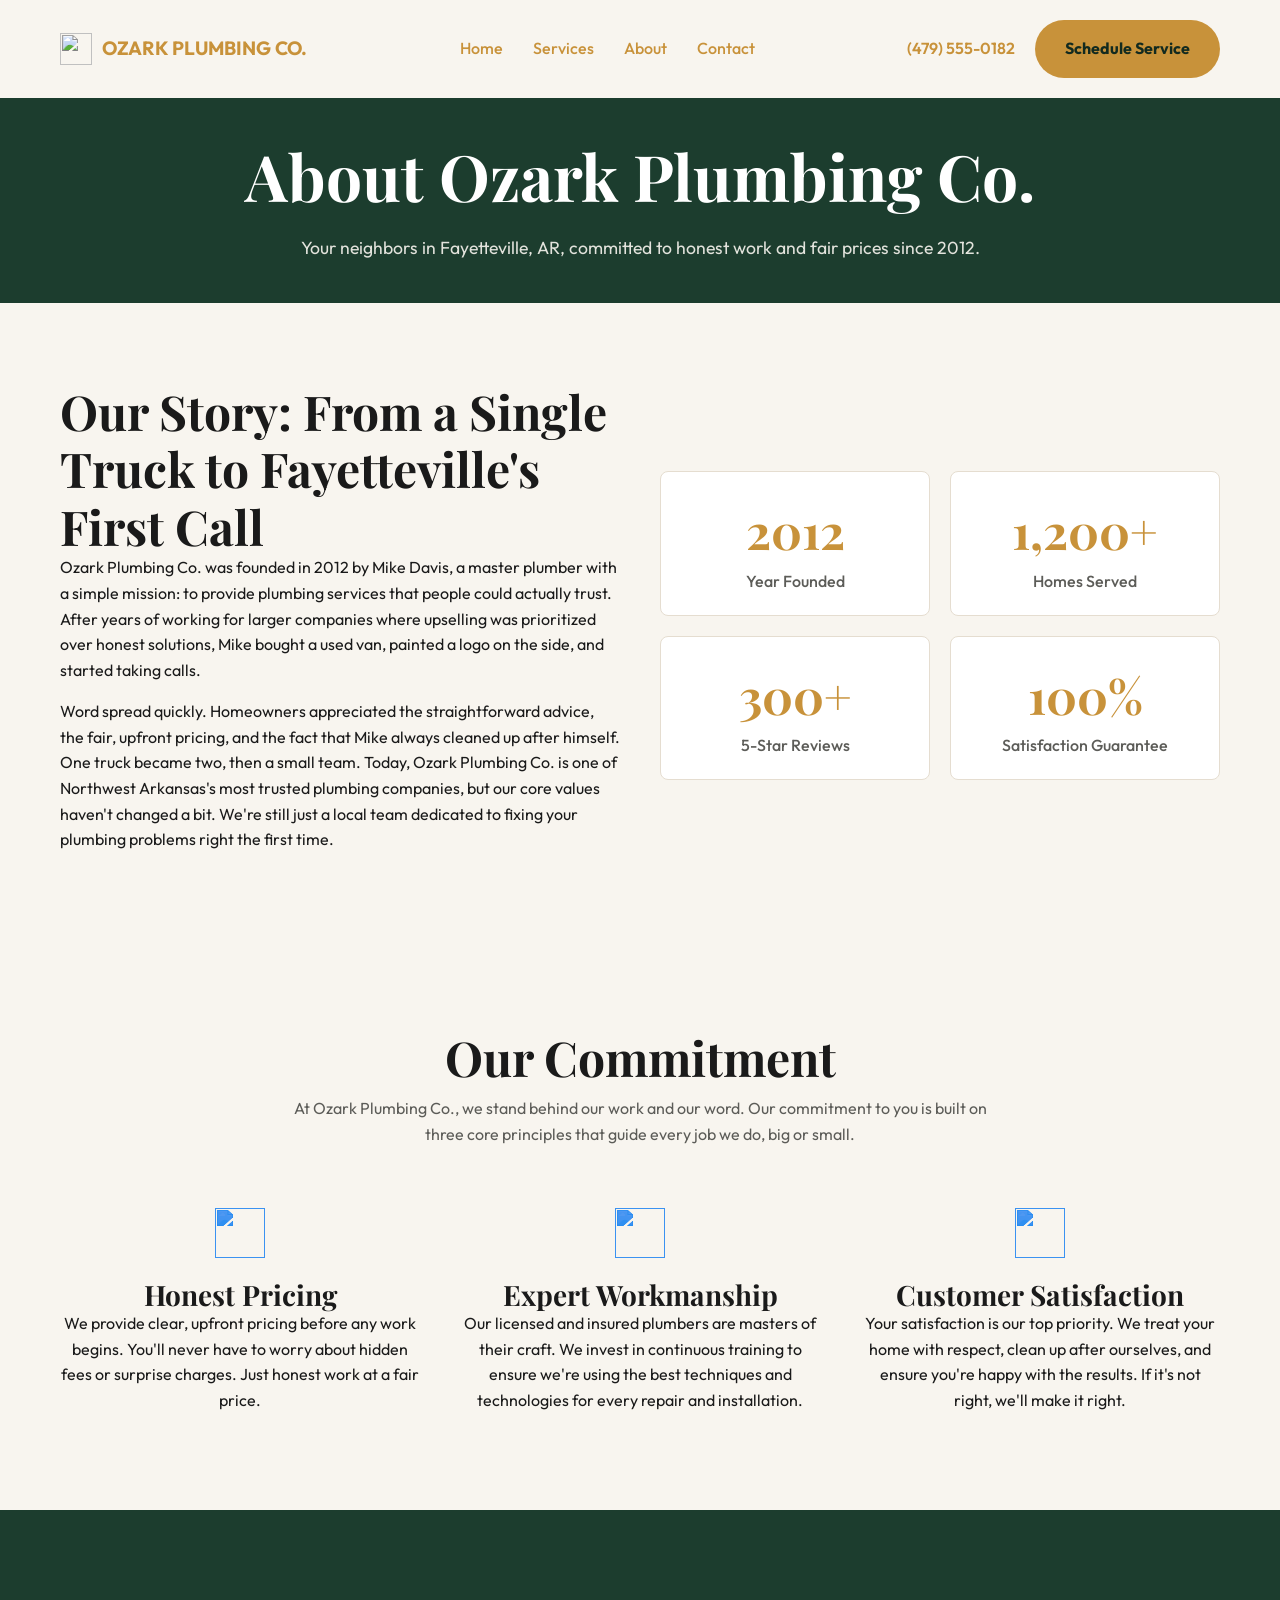
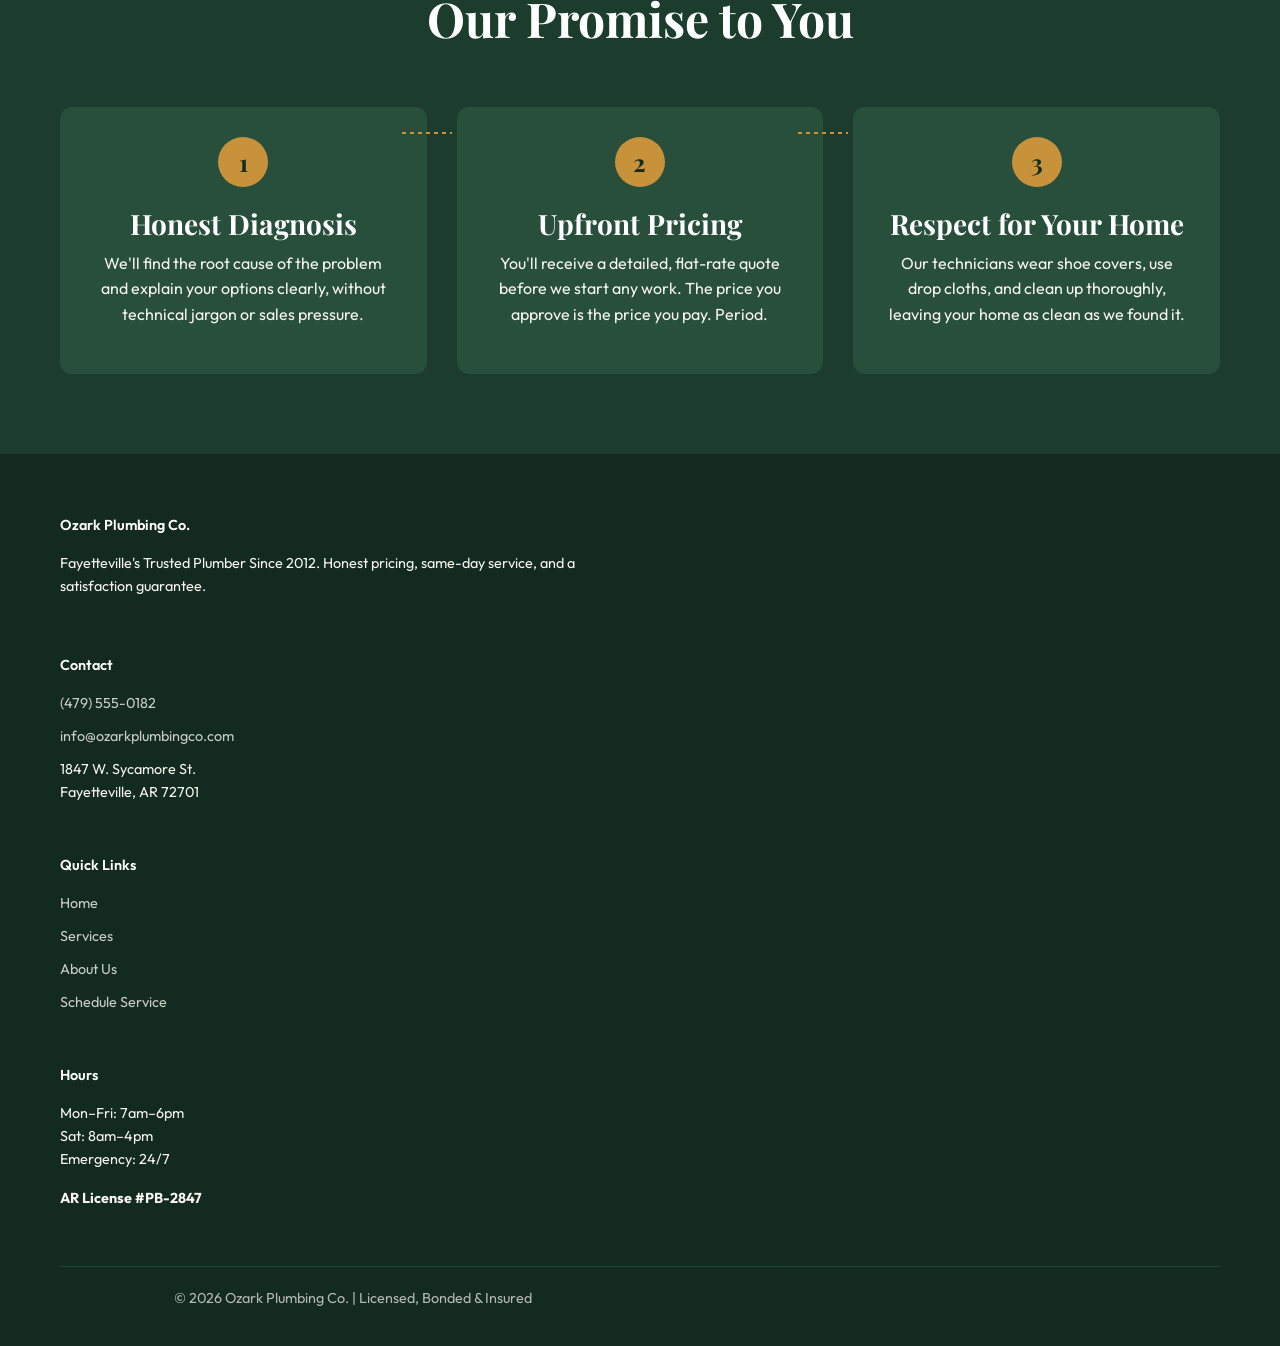
==== about.html @ 70d64a8f "add rest of pages" ====
<!doctype html>
<html lang="en">
  <head>
    <meta charset="UTF-8" />
    <meta name="viewport" content="width=device-width, initial-scale=1.0" />
    <title>About Us | Ozark Plumbing Co.</title>
    <meta
      name="description"
      content="Learn about Ozark Plumbing Co., our story, our team, and our commitment to honest, reliable plumbing service in Fayetteville, AR."
    />
    <link rel="preconnect" href="https://fonts.googleapis.com" />
    <link rel="preconnect" href="https://fonts.gstatic.com" crossorigin />
    <link
      href="https://fonts.googleapis.com/css2?family=Playfair+Display:wght@700;900&family=Outfit:wght@400;500;600;700&display=swap"
      rel="stylesheet"
    />
    <link rel="stylesheet" href="css/styles.css" />
    <script src="https://unpkg.com/heroicons@2.1.3/24/outline/index.js"></script>
  </head>
  <body>
    <!-- ============================== HEADER ============================== -->
    <header id="site-header">
      <div class="container header-container">
        <a href="index.html" class="logo">
          <img
            src="https://unpkg.com/heroicons@2.1.3/24/outline/wrench-screwdriver.svg"
            class="logo__icon"
          />
          <span>OZARK PLUMBING CO.</span>
        </a>
        <nav class="main-nav">
          <ul>
            <li><a href="index.html">Home</a></li>
            <li><a href="services.html">Services</a></li>
            <li><a href="about.html">About</a></li>
            <li><a href="contact.html">Contact</a></li>
          </ul>
        </nav>
        <div class="header-contact">
          <a href="tel:+14795550182" class="header-phone">(479) 555-0182</a>
          <a href="contact.html" class="btn btn--primary">Schedule Service</a>
        </div>
        <button class="hamburger" aria-label="Open menu">
          <span></span>
          <span></span>
          <span></span>
        </button>
      </div>
    </header>

    <nav class="mobile-nav">
      <ul>
        <li><a href="index.html">Home</a></li>
        <li><a href="services.html">Services</a></li>
        <li><a href="about.html">About</a></li>
        <li><a href="contact.html">Contact</a></li>
        <li>
          <a href="contact.html" class="btn btn--primary">Schedule Service</a>
        </li>
      </ul>
    </nav>

    <main>
      <section
        class="section-hero"
        style="padding-top: 40px; padding-bottom: 40px"
      >
        <div class="container">
          <h1 class="hero__headline" style="text-align: center">
            About Ozark Plumbing Co.
          </h1>
          <p
            class="hero__subheadline"
            style="text-align: center; max-width: 60ch; margin: 20px auto 0"
          >
            Your neighbors in Fayetteville, AR, committed to honest work and
            fair prices since 2012.
          </p>
        </div>
      </section>

      <section class="section reveal">
        <div class="container guide-container">
          <div class="guide-content">
            <h2>Our Story: From a Single Truck to Fayetteville's First Call</h2>
            <p>
              Ozark Plumbing Co. was founded in 2012 by Mike Davis, a master
              plumber with a simple mission: to provide plumbing services that
              people could actually trust. After years of working for larger
              companies where upselling was prioritized over honest solutions,
              Mike bought a used van, painted a logo on the side, and started
              taking calls.
            </p>
            <p>
              Word spread quickly. Homeowners appreciated the straightforward
              advice, the fair, upfront pricing, and the fact that Mike always
              cleaned up after himself. One truck became two, then a small team.
              Today, Ozark Plumbing Co. is one of Northwest Arkansas's most
              trusted plumbing companies, but our core values haven't changed a
              bit. We're still just a local team dedicated to fixing your
              plumbing problems right the first time.
            </p>
          </div>
          <div class="guide-stats">
            <div class="stat-block">
              <div class="stat-block__value">2012</div>
              <div class="stat-block__label">Year Founded</div>
            </div>
            <div class="stat-block">
              <div class="stat-block__value">1,200+</div>
              <div class="stat-block__label">Homes Served</div>
            </div>
            <div class="stat-block">
              <div class="stat-block__value">300+</div>
              <div class="stat-block__label">5-Star Reviews</div>
            </div>
            <div class="stat-block">
              <div class="stat-block__value">100%</div>
              <div class="stat-block__label">Satisfaction Guarantee</div>
            </div>
          </div>
        </div>
      </section>

      <section id="commitment" class="section reveal">
        <div class="container section-header">
          <h2>Our Commitment</h2>
          <p>
            At Ozark Plumbing Co., we stand behind our work and our word. Our
            commitment to you is built on three core principles that guide every
            job we do, big or small.
          </p>
        </div>
        <div class="container">
          <div class="commitment-grid">
            <div class="commitment-item">
              <img
                src="https://unpkg.com/heroicons@2.1.3/24/outline/scale.svg"
                class="commitment-icon"
              />
              <h3>Honest Pricing</h3>
              <p>
                We provide clear, upfront pricing before any work begins. You'll
                never have to worry about hidden fees or surprise charges. Just
                honest work at a fair price.
              </p>
            </div>
            <div class="commitment-item">
              <img
                src="https://unpkg.com/heroicons@2.1.3/24/outline/wrench.svg"
                class="commitment-icon"
              />
              <h3>Expert Workmanship</h3>
              <p>
                Our licensed and insured plumbers are masters of their craft. We
                invest in continuous training to ensure we're using the best
                techniques and technologies for every repair and installation.
              </p>
            </div>
            <div class="commitment-item">
              <img
                src="https://unpkg.com/heroicons@2.1.3/24/outline/heart.svg"
                class="commitment-icon"
              />
              <h3>Customer Satisfaction</h3>
              <p>
                Your satisfaction is our top priority. We treat your home with
                respect, clean up after ourselves, and ensure you're happy with
                the results. If it's not right, we'll make it right.
              </p>
            </div>
          </div>
        </div>
      </section>

      <section class="section section--inverted reveal">
        <div class="container">
          <div class="section-header">
            <h2>Our Promise to You</h2>
          </div>
          <div class="plan-steps">
            <div class="plan-step">
              <div class="plan-step__number">1</div>
              <h3>Honest Diagnosis</h3>
              <p>
                We'll find the root cause of the problem and explain your
                options clearly, without technical jargon or sales pressure.
              </p>
            </div>
            <div class="plan-step">
              <div class="plan-step__number">2</div>
              <h3>Upfront Pricing</h3>
              <p>
                You'll receive a detailed, flat-rate quote before we start any
                work. The price you approve is the price you pay. Period.
              </p>
            </div>
            <div class="plan-step">
              <div class="plan-step__number">3</div>
              <h3>Respect for Your Home</h3>
              <p>
                Our technicians wear shoe covers, use drop cloths, and clean up
                thoroughly, leaving your home as clean as we found it.
              </p>
            </div>
          </div>
        </div>
      </section>
    </main>

    <!-- ============================== FOOTER ============================== -->
    <footer class="site-footer">
      <div class="container">
        <div class="footer-grid">
          <div class="footer-col">
            <h4>Ozark Plumbing Co.</h4>
            <p>
              Fayetteville's Trusted Plumber Since 2012. Honest pricing,
              same-day service, and a satisfaction guarantee.
            </p>
          </div>
          <div class="footer-col">
            <h4>Contact</h4>
            <ul>
              <li><a href="tel:+14795550182">(479) 555-0182</a></li>
              <li>
                <a href="mailto:info@ozarkplumbingco.com"
                  >info@ozarkplumbingco.com</a
                >
              </li>
              <li>1847 W. Sycamore St.<br />Fayetteville, AR 72701</li>
            </ul>
          </div>
          <div class="footer-col">
            <h4>Quick Links</h4>
            <ul>
              <li><a href="index.html">Home</a></li>
              <li><a href="services.html">Services</a></li>
              <li><a href="about.html">About Us</a></li>
              <li><a href="contact.html">Schedule Service</a></li>
            </ul>
          </div>
          <div class="footer-col">
            <h4>Hours</h4>
            <p>Mon–Fri: 7am–6pm<br />Sat: 8am–4pm<br />Emergency: 24/7</p>
            <p><strong>AR License #PB-2847</strong></p>
          </div>
        </div>
        <div class="footer-bottom">
          <p>&copy; 2026 Ozark Plumbing Co. | Licensed, Bonded & Insured</p>
        </div>
      </div>
    </footer>

    <script src="js/main.js"></script>
  </body>
</html>
---- css/styles.css ----
/* ==============================
   DESIGN TOKENS
   ============================== */
:root {
  --bg: #f8f5ef;
  --bg-alt: #ffffff;
  --primary: #1c3d2e;
  --primary-light: #274f3c;
  --primary-dark: #122a1f;
  --accent: #c8923a;
  --accent-hover: #a97930;
  --text: #1a1a1a;
  --text-muted: #5c5c58;
  --text-inverted: #f8f5ef;
  --border: #e5ddd0;
  --font-display: "Playfair Display", serif;
  --font-body: "Outfit", sans-serif;
}

/* ==============================
   RESET & BASE
   ============================== */
*,
*::before,
*::after {
  box-sizing: border-box;
  margin: 0;
  padding: 0;
}

html {
  scroll-behavior: smooth;
}

body {
  font-family: var(--font-body);
  background-color: var(--bg);
  color: var(--text);
  line-height: 1.6;
  font-size: 16px;
  -webkit-font-smoothing: antialiased;
}

.container {
  width: 100%;
  max-width: 1200px;
  margin: 0 auto;
  padding: 0 20px;
}

h1,
h2,
h3 {
  font-family: var(--font-display);
  font-weight: 700;
  line-height: 1.2;
}

h1 {
  font-size: clamp(2.5rem, 5vw, 4.5rem);
}
h2 {
  font-size: clamp(2rem, 4vw, 3rem);
}
h3 {
  font-size: clamp(1.25rem, 3vw, 1.75rem);
}

p {
  margin-bottom: 1rem;
  max-width: 65ch;
}

a {
  color: var(--accent);
  text-decoration: none;
  transition: color 0.3s ease;
}
a:hover {
  color: var(--accent-hover);
}

/* ==============================
   BUTTONS
   ============================== */
.btn {
  display: inline-block;
  padding: 14px 28px;
  border-radius: 50px;
  font-weight: 600;
  text-align: center;
  transition: all 0.3s ease;
  border: 2px solid transparent;
  cursor: pointer;
}
.btn--primary {
  background-color: var(--accent);
  color: var(--primary-dark);
  font-weight: 700;
}
.btn--primary:hover {
  background-color: var(--accent-hover);
  color: var(--primary-dark);
  transform: scale(1.05);
  box-shadow: 0 10px 20px rgba(0, 0, 0, 0.1);
}
.btn--secondary {
  background-color: transparent;
  color: var(--bg-alt);
  border-color: var(--bg-alt);
}
.btn--secondary:hover {
  background-color: var(--bg-alt);
  color: var(--primary);
}

/* ==============================
   HEADER
   ============================== */
#site-header {
  position: sticky;
  top: 0;
  z-index: 1000;
  background-color: transparent;
  padding: 20px 0;
  transition: all 0.4s ease;
}
#site-header.scrolled {
  background-color: var(--primary);
  padding: 10px 0;
  box-shadow: 0 5px 15px rgba(0, 0, 0, 0.1);
}
.header-container {
  display: flex;
  justify-content: space-between;
  align-items: center;
}
.logo {
  display: flex;
  align-items: center;
  gap: 10px;
  font-weight: 700;
  font-size: 1.2rem;
  color: var(--accent);
}
.logo__icon {
  width: 32px;
  height: 32px;
  color: var(--accent);
}

.main-nav ul {
  display: flex;
  gap: 30px;
  list-style: none;
}
.main-nav a {
  color: var(--accent);
  font-weight: 500;
  position: relative;
}
.main-nav a::after {
  content: "";
  position: absolute;
  bottom: -5px;
  left: 0;
  width: 0;
  height: 2px;
  background-color: var(--accent-hover);
  transition: width 0.3s ease;
}
.main-nav a:hover::after {
  width: 100%;
}
.header-contact {
  display: flex;
  align-items: center;
  gap: 20px;
}
.header-phone {
  color: var(--accent);
  font-weight: 600;
}
.hamburger,
.mobile-nav {
  display: none;
}

/* ==============================
   HERO
   ============================== */
.section-hero {
  background-color: var(--primary);
  color: var(--text-inverted);
  padding: 80px 0;
  position: relative;
  overflow: hidden;
}
.hero-container {
  display: grid;
  grid-template-columns: 1fr;
  gap: 40px;
  align-items: center;
}
.hero__content {
  animation: fadeIn 1s ease-out;
}
.hero__eyebrow {
  display: inline-block;
  background-color: rgba(255, 255, 255, 0.1);
  color: var(--accent);
  padding: 8px 16px;
  border-radius: 50px;
  font-size: 0.9rem;
  font-weight: 500;
  margin-bottom: 20px;
  animation: fadeInUp 0.5s 0.2s ease-out backwards;
}
.hero__headline {
  color: var(--bg-alt);
  margin-bottom: 20px;
  animation: fadeInUp 0.5s 0.4s ease-out backwards;
}
.hero__subheadline {
  font-size: 1.1rem;
  color: var(--text-inverted);
  opacity: 0.9;
  margin-bottom: 30px;
  max-width: 50ch;
  animation: fadeInUp 0.5s 0.6s ease-out backwards;
}
.hero__cta-group {
  display: flex;
  gap: 15px;
  align-items: center;
  flex-wrap: wrap;
  animation: fadeInUp 0.5s 0.8s ease-out backwards;
}
.hero__credential-ring {
  display: none;
  position: relative;
  width: 380px;
  height: 380px;
  justify-self: center;
  animation: zoomIn 0.8s 0.5s ease-out backwards;
}
.credential-ring__outer {
  width: 100%;
  height: 100%;
  border: 2px dashed var(--primary-light);
  border-radius: 50%;
  position: absolute;
}
.credential-ring__inner {
  width: 70%;
  height: 70%;
  background-color: var(--primary-light);
  border-radius: 50%;
  position: absolute;
  top: 15%;
  left: 15%;
  display: flex;
  flex-direction: column;
  justify-content: center;
  align-items: center;
  text-align: center;
  color: var(--bg-alt);
}
.credential-ring__inner .years {
  font-family: var(--font-display);
  font-size: 4rem;
  font-weight: 900;
  line-height: 1;
}
.credential-ring__inner .est {
  font-size: 1rem;
  font-weight: 500;
  opacity: 0.8;
}
.credential-ring__stat {
  position: absolute;
  background-color: var(--bg-alt);
  color: var(--primary);
  padding: 10px 15px;
  border-radius: 8px;
  box-shadow: 0 10px 20px rgba(0, 0, 0, 0.2);
  text-align: center;
}
.credential-ring__stat .stat-value {
  font-weight: 700;
  font-size: 1.5rem;
  color: var(--accent);
}
.credential-ring__stat .stat-label {
  font-size: 0.8rem;
  font-weight: 500;
}
.stat--1 {
  top: -20px;
  left: 50%;
  transform: translateX(-50%);
  animation: float 4s ease-in-out infinite;
}
.stat--2 {
  bottom: 10%;
  left: -50px;
  animation: float 4s 1s ease-in-out infinite;
}
.stat--3 {
  bottom: 10%;
  right: -50px;
  animation: float 4s 2s ease-in-out infinite;
}

/* ==============================
   TRUST BAR
   ============================== */
.section-trust-bar {
  background-color: var(--bg-alt);
  padding: 20px 0;
  border-bottom: 1px solid var(--border);
}
.trust-bar-container {
  display: grid;
  grid-template-columns: repeat(2, 1fr);
  gap: 20px;
  text-align: center;
}
.trust-bar__item {
  font-weight: 600;
  font-size: 0.9rem;
  display: flex;
  align-items: center;
  justify-content: center;
  gap: 8px;
}
.trust-bar__item img {
  width: 24px;
  height: 24px;
  filter: invert(62%) sepia(58%) saturate(434%) hue-rotate(359deg)
    brightness(89%) contrast(86%);
}

/* ==============================
   STAKES
   ============================== */
.section-stakes {
  background-color: var(--accent);
  color: var(--primary-dark);
  text-align: center;
  padding: 20px 0;
  font-weight: 600;
}

/* ==============================
   SECTIONS — GENERAL
   ============================== */
.section {
  padding: 80px 0;
}
.section--inverted {
  background-color: var(--primary);
  color: var(--text-inverted);
}
.section--inverted h2,
.section--inverted h3 {
  color: var(--bg-alt);
}
.section-header {
  text-align: center;
  margin-bottom: 60px;
}
.section-header h2 {
  margin-bottom: 10px;
}
.section-header p {
  margin: 0 auto;
  color: var(--text-muted);
}
.section--inverted .section-header p {
  color: rgba(255, 255, 255, 0.8);
}

/* ==============================
   PROBLEM CHIPS
   ============================== */
.problem-chips {
  display: flex;
  flex-wrap: wrap;
  gap: 10px;
  justify-content: center;
  margin-top: 30px;
}
.chip {
  display: inline-flex;
  align-items: center;
  gap: 8px;
  padding: 10px 20px;
  border: 1px solid var(--border);
  border-radius: 50px;
  font-weight: 500;
  transition: all 0.3s ease;
}
.chip:hover {
  background-color: var(--primary);
  color: var(--bg-alt);
  border-color: var(--primary);
}
.chip img {
  width: 20px;
  height: 20px;
}

/* ==============================
   GUIDE / STATS
   ============================== */
.guide-container {
  display: grid;
  grid-template-columns: 1fr;
  gap: 40px;
  align-items: center;
}
.guide-stats {
  display: grid;
  grid-template-columns: repeat(2, 1fr);
  gap: 20px;
}
.stat-block {
  background-color: var(--bg-alt);
  padding: 20px;
  border-radius: 8px;
  border: 1px solid var(--border);
  text-align: center;
}
.stat-block__value {
  font-family: var(--font-display);
  font-size: 3rem;
  font-weight: 700;
  color: var(--accent);
}
.stat-block__label {
  font-weight: 500;
  color: var(--text-muted);
}
.license-badge {
  margin-top: 20px;
  text-align: center;
  display: inline-block;
  width: 100%;
  padding: 10px;
  border-radius: 8px;
  background-color: var(--primary-light);
  color: var(--bg-alt);
  font-weight: 600;
}

/* ==============================
   PLAN STEPS
   ============================== */
.plan-steps {
  display: grid;
  grid-template-columns: 1fr;
  gap: 30px;
  position: relative;
}
.plan-step {
  background-color: var(--primary-light);
  padding: 30px;
  border-radius: 12px;
  text-align: center;
}
.plan-step__number {
  width: 50px;
  height: 50px;
  border-radius: 50%;
  background-color: var(--accent);
  color: var(--primary-dark);
  display: flex;
  justify-content: center;
  align-items: center;
  font-family: var(--font-display);
  font-size: 1.5rem;
  font-weight: 700;
  margin: 0 auto 20px;
}
.plan-step h3 {
  margin-bottom: 10px;
}

/* ==============================
   SERVICES
   ============================== */
.services-grid {
  display: grid;
  grid-template-columns: 1fr;
  gap: 20px;
}
.service-card {
  background-color: var(--bg-alt);
  padding: 30px;
  border-radius: 12px;
  border: 1px solid var(--border);
  transition: all 0.3s ease;
  position: relative;
  overflow: hidden;
}
.service-card:hover {
  transform: translateY(-5px);
  box-shadow: 0 15px 30px rgba(0, 0, 0, 0.08);
}
.service-card::before {
  content: "";
  position: absolute;
  left: 0;
  top: 0;
  width: 4px;
  height: 100%;
  background-color: var(--accent);
  transform: scaleY(0);
  transition: transform 0.3s ease;
}
.service-card:hover::before {
  transform: scaleY(1);
}
.service-card h3 {
  font-family: var(--font-body);
  font-weight: 600;
  margin-bottom: 10px;
}
.services-link {
  text-align: center;
  margin-top: 40px;
  font-weight: 600;
}

/* ==============================
   SUCCESS
   ============================== */
.success-container {
  display: grid;
  grid-template-columns: 1fr;
  gap: 40px;
  align-items: center;
}
.success-bullets {
  list-style: none;
  padding: 0;
}
.success-bullets li {
  display: flex;
  align-items: center;
  gap: 15px;
  margin-bottom: 15px;
  font-size: 1.1rem;
  font-weight: 500;
}
.success-bullets img {
  width: 24px;
  height: 24px;
  filter: invert(62%) sepia(58%) saturate(434%) hue-rotate(359deg)
    brightness(89%) contrast(86%);
}
.success-quote {
  position: relative;
  padding-left: 40px;
  font-style: italic;
  font-size: 1.2rem;
}
.success-quote::before {
  content: "\201C";
  position: absolute;
  left: 0;
  top: -10px;
  font-family: var(--font-display);
  font-size: 5rem;
  color: var(--accent);
  opacity: 0.3;
}

/* ==============================
   TESTIMONIALS
   ============================== */
.testimonials-grid {
  display: grid;
  grid-template-columns: 1fr;
  gap: 20px;
}
.testimonial-card {
  background-color: var(--bg-alt);
  padding: 30px;
  border-radius: 12px;
  border: 1px solid var(--border);
}
.testimonial-card__stars {
  color: var(--accent);
  margin-bottom: 15px;
  display: flex;
  gap: 4px;
}
.testimonial-card__stars img {
  width: 20px;
  height: 20px;
  filter: invert(62%) sepia(58%) saturate(434%) hue-rotate(359deg)
    brightness(89%) contrast(86%);
}
.testimonial-card__text {
  font-style: italic;
  margin-bottom: 20px;
}
.testimonial-card__author {
  font-weight: 600;
}
.testimonial-card__author span {
  font-weight: 400;
  color: var(--text-muted);
}

/* ==============================
   SERVICE AREA
   ============================== */
.area-chips {
  display: flex;
  flex-wrap: wrap;
  gap: 15px;
  justify-content: center;
}
.area-chip {
  background-color: var(--primary);
  color: var(--bg-alt);
  padding: 10px 20px;
  border-radius: 50px;
  font-weight: 500;
}

/* ==============================
   GALLERY
   ============================== */
.gallery-grid {
  display: grid;
  grid-template-columns: 1fr;
  gap: 20px;
}
.gallery-item {
  position: relative;
  aspect-ratio: 4 / 3;
  border-radius: 12px;
  overflow: hidden;
  transition: all 0.3s ease;
  background-color: var(--primary-dark);
}
.gallery-item:hover {
  transform: translateY(-5px);
  box-shadow: 0 15px 30px rgba(0, 0, 0, 0.1);
}
.gallery-item img {
  width: 100%;
  height: 100%;
  object-fit: cover;
  transition: transform 0.4s ease;
}
.gallery-item:hover img {
  transform: scale(1.05);
}
.gallery-item__caption {
  position: absolute;
  bottom: 0;
  left: 0;
  right: 0;
  background: linear-gradient(
    to top,
    rgba(0, 0, 0, 0.8) 0%,
    rgba(0, 0, 0, 0) 100%
  );
  color: var(--bg-alt);
  padding: 20px 15px 15px;
  font-weight: 600;
  font-size: 0.95rem;
  text-align: left;
  transform: translateY(100%);
  transition: transform 0.4s ease;
}
.gallery-item:hover .gallery-item__caption {
  transform: translateY(0);
}

/* ==============================
   FAQ
   ============================== */
.faq-accordion {
  max-width: 800px;
  margin: 0 auto;
}
.faq-item {
  background-color: var(--bg-alt);
  border: 1px solid var(--border);
  border-radius: 8px;
  margin-bottom: 10px;
  overflow: hidden;
}
.faq-question {
  display: flex;
  justify-content: space-between;
  align-items: center;
  padding: 20px;
  cursor: pointer;
  font-weight: 600;
  font-size: 1.1rem;
}
.faq-question::after {
  content: "+";
  font-size: 1.5rem;
  color: var(--accent);
  transition: transform 0.3s ease;
}
.faq-item.open .faq-question::after {
  transform: rotate(45deg);
}
.faq-answer {
  max-height: 0;
  overflow: hidden;
  transition:
    max-height 0.5s ease,
    padding 0.5s ease;
}
.faq-item.open .faq-answer {
  max-height: 300px;
}
.faq-answer p {
  padding: 0 20px 20px;
  margin: 0;
  color: var(--text-muted);
}

/* ==============================
   FOOTER
   ============================== */
.site-footer {
  background-color: var(--primary-dark);
  color: var(--text-inverted);
  padding: 60px 0 20px;
  font-size: 0.9rem;
}
.footer-grid {
  display: grid;
  grid-template-columns: 1fr;
  gap: 40px;
  margin-bottom: 40px;
}
.footer-col h4 {
  font-family: var(--font-body);
  font-weight: 600;
  color: var(--bg-alt);
  margin-bottom: 15px;
}
.footer-col ul {
  list-style: none;
}
.footer-col li {
  margin-bottom: 10px;
}
.footer-col a {
  color: var(--text-inverted);
  opacity: 0.8;
}
.footer-col a:hover {
  opacity: 1;
  color: var(--accent);
}
.footer-bottom {
  border-top: 1px solid var(--primary-light);
  padding-top: 20px;
  text-align: center;
  opacity: 0.7;
}

/* ==============================
   ANIMATIONS
   ============================== */
@keyframes fadeIn {
  from {
    opacity: 0;
  }
  to {
    opacity: 1;
  }
}
@keyframes fadeInUp {
  from {
    opacity: 0;
    transform: translateY(20px);
  }
  to {
    opacity: 1;
    transform: translateY(0);
  }
}
@keyframes zoomIn {
  from {
    opacity: 0;
    transform: scale(0.8);
  }
  to {
    opacity: 1;
    transform: scale(1);
  }
}
@keyframes float {
  0% {
    transform: translateY(0px);
  }
  50% {
    transform: translateY(-10px);
  }
  100% {
    transform: translateY(0px);
  }
}

.reveal {
  opacity: 0;
  transform: translateY(30px);
  transition:
    opacity 0.8s ease-out,
    transform 0.8s ease-out;
}
.reveal.visible {
  opacity: 1;
  transform: translateY(0);
}

/* ==============================
   RESPONSIVE — Mobile
   ============================== */
@media (max-width: 767px) {
  .main-nav,
  .header-contact .btn {
    display: none;
  }
  .hamburger {
    display: block;
    cursor: pointer;
    background: none;
    border: none;
  }
  .hamburger span {
    display: block;
    width: 25px;
    height: 3px;
    background-color: var(--bg-alt);
    margin: 5px 0;
    transition: all 0.3s ease;
  }
  .mobile-nav {
    display: block;
    position: fixed;
    top: 0;
    left: 0;
    width: 100%;
    height: 100%;
    background-color: var(--primary);
    transform: translateX(-100%);
    transition: transform 0.4s ease;
    z-index: 999;
    padding-top: 80px;
  }
  .mobile-nav.open {
    transform: translateX(0);
  }
  .mobile-nav ul {
    display: flex;
    flex-direction: column;
    align-items: center;
    gap: 20px;
    list-style: none;
  }
  .mobile-nav a {
    font-size: 1.5rem;
    color: var(--bg-alt);
  }
  body.nav-open {
    overflow: hidden;
  }
  .hamburger.open span:nth-child(1) {
    transform: translateY(8px) rotate(45deg);
  }
  .hamburger.open span:nth-child(2) {
    opacity: 0;
  }
  .hamburger.open span:nth-child(3) {
    transform: translateY(-8px) rotate(-45deg);
  }
}

/* ==============================
   RESPONSIVE — Tablet
   ============================== */
@media (min-width: 768px) {
  .hero-container {
    grid-template-columns: 1fr 1fr;
  }
  .hero__credential-ring {
    display: block;
  }
  .trust-bar-container {
    grid-template-columns: repeat(4, 1fr);
  }
  .services-grid {
    grid-template-columns: repeat(2, 1fr);
  }
  .testimonials-grid {
    grid-template-columns: repeat(2, 1fr);
  }
  .gallery-grid {
    grid-template-columns: repeat(2, 1fr);
  }
  .footer-grid {
    grid-template-columns: repeat(2, 1fr);
  }
}

/* ==============================
   RESPONSIVE — Desktop
   ============================== */
@media (min-width: 1024px) {
  .guide-container {
    grid-template-columns: 1fr 1fr;
  }
  .plan-steps {
    grid-template-columns: repeat(3, 1fr);
  }
  .plan-steps .plan-step:not(:last-child) {
    position: relative;
  }
  .plan-steps .plan-step:not(:last-child)::after {
    content: "";
    position: absolute;
    top: 25px;
    right: -25px;
    width: 50px;
    height: 2px;
    background: repeating-linear-gradient(
      90deg,
      var(--accent),
      var(--accent) 4px,
      transparent 4px,
      transparent 8px
    );
  }
  .services-grid {
    grid-template-columns: repeat(4, 1fr);
  }
  .success-container {
    grid-template-columns: 1fr 1fr;
  }
  .testimonials-grid {
    grid-template-columns: repeat(3, 1fr);
  }
  .gallery-grid {
    grid-template-columns: repeat(3, 1fr);
  }
  .footer-grid {
    grid-template-columns: 2fr 1fr 1fr 1fr;
  }
}

.commitment-grid {
  display: grid;
  grid-template-columns: repeat(auto-fit, minmax(280px, 1fr));
  gap: 40px;
  margin-top: 60px;
}

.commitment-item {
  text-align: center;
}

.commitment-icon {
  width: 50px;
  height: 50px;
  margin-bottom: 20px;
  filter: invert(37%) sepia(98%) saturate(2833%) hue-rotate(190deg)
    brightness(96%) contrast(97%);
}

.contact-layout {
  display: grid;
  grid-template-columns: 1fr 1.5fr;
  gap: 60px;
  align-items: start;
}

@media (max-width: 900px) {
  .contact-layout {
    grid-template-columns: 1fr;
  }
}

.contact-details {
  margin-top: 30px;
  display: flex;
  flex-direction: column;
  gap: 25px;
}

.contact-detail-item {
  display: flex;
  align-items: center;
  gap: 15px;
}

.contact-detail-item .contact-icon {
  width: 30px;
  height: 30px;
  flex-shrink: 0;
  filter: invert(37%) sepia(98%) saturate(2833%) hue-rotate(190deg)
    brightness(96%) contrast(97%);
}

.contact-detail-item a,
.contact-detail-item p {
  margin: 0;
  font-size: 1rem;
}

.business-hours {
  list-style: none;
  padding: 0;
  margin-top: 30px;
}

.business-hours li {
  display: flex;
  justify-content: space-between;
  padding: 8px 0;
  border-bottom: 1px solid #e0e0e0;
}

.form {
  background-color: #fff;
  padding: 40px;
  border-radius: 8px;
  box-shadow: 0 10px 30px rgba(0, 0, 0, 0.07);
}

.form h3 {
  margin-top: 0;
  margin-bottom: 30px;
}

.form-group {
  margin-bottom: 20px;
}

.form-group label {
  display: block;
  margin-bottom: 8px;
  font-weight: 500;
}

.form-group input,
.form-group textarea,
.form-group select {
  width: 100%;
  padding: 12px;
  border: 1px solid #ccc;
  border-radius: 4px;
  font-family: inherit;
  font-size: 1rem;
}

.form-group input:focus,
.form-group textarea:focus,
.form-group select:focus {
  outline: none;
  border-color: var(--color-primary);
  box-shadow: 0 0 0 3px rgba(5, 122, 255, 0.2);
}

/* ============================== FOOTER ============================== */
.site-footer {
  background-color: var(--primary-dark);
  color: var(--text-inverted);
  padding: 60px 0 20px;
  font-size: 0.9rem;
}
.footer-grid {
  display: grid;
  grid-template-columns: 1fr;
  gap: 40px;
  margin-bottom: 40px;
}
.footer-col h4 {
  font-family: var(--font-body);
  font-weight: 600;
  color: var(--bg-alt);
  margin-bottom: 15px;
}
.footer-col ul {
  list-style: none;
}
.footer-col li {
  margin-bottom: 10px;
}
.footer-col a {
  color: var(--text-inverted);
  opacity: 0.8;
}
.footer-col a:hover {
  opacity: 1;
  color: var(--accent);
}
.footer-bottom {
  border-top: 1px solid var(--primary-light);
  padding-top: 20px;
  text-align: center;
  opacity: 0.7;
}

#map {
  width: 100%;
  height: 450px;
  margin-top: 60px;
}

#map iframe {
  width: 100%;
  height: 100%;
}
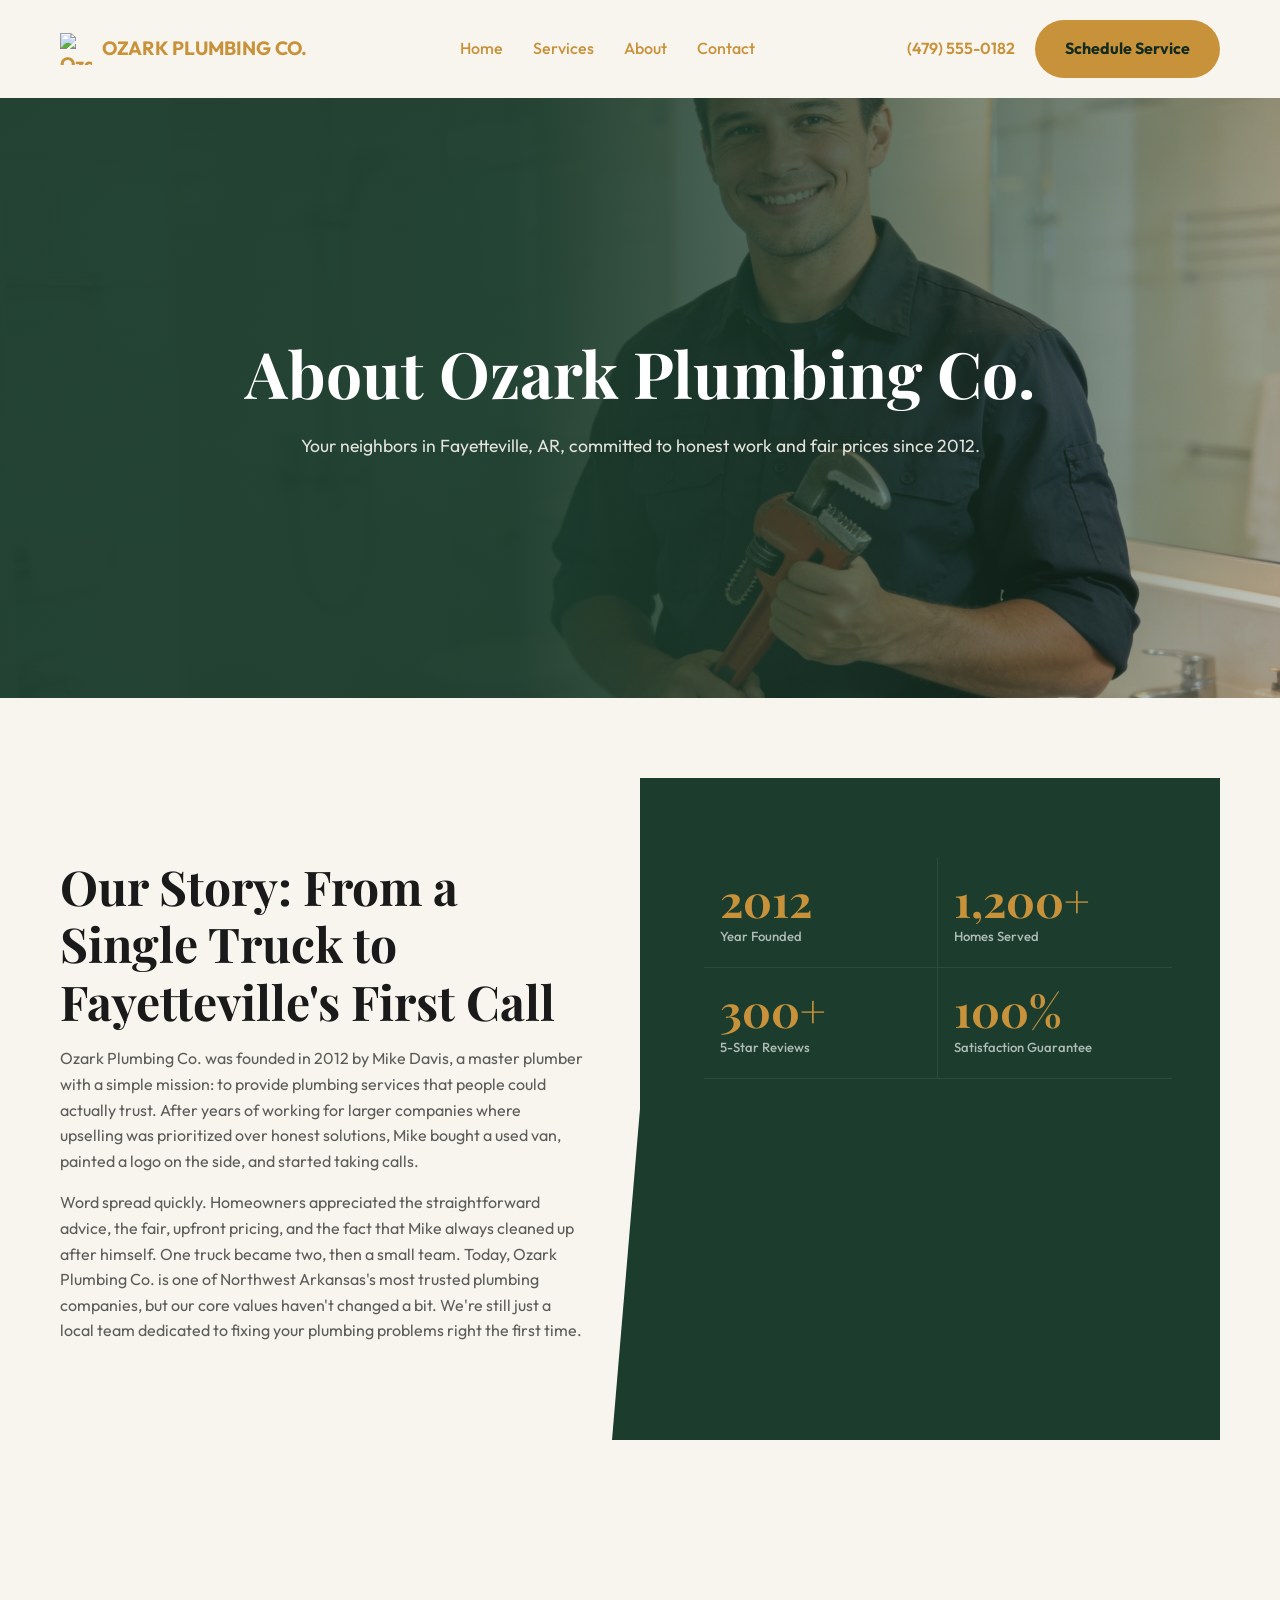
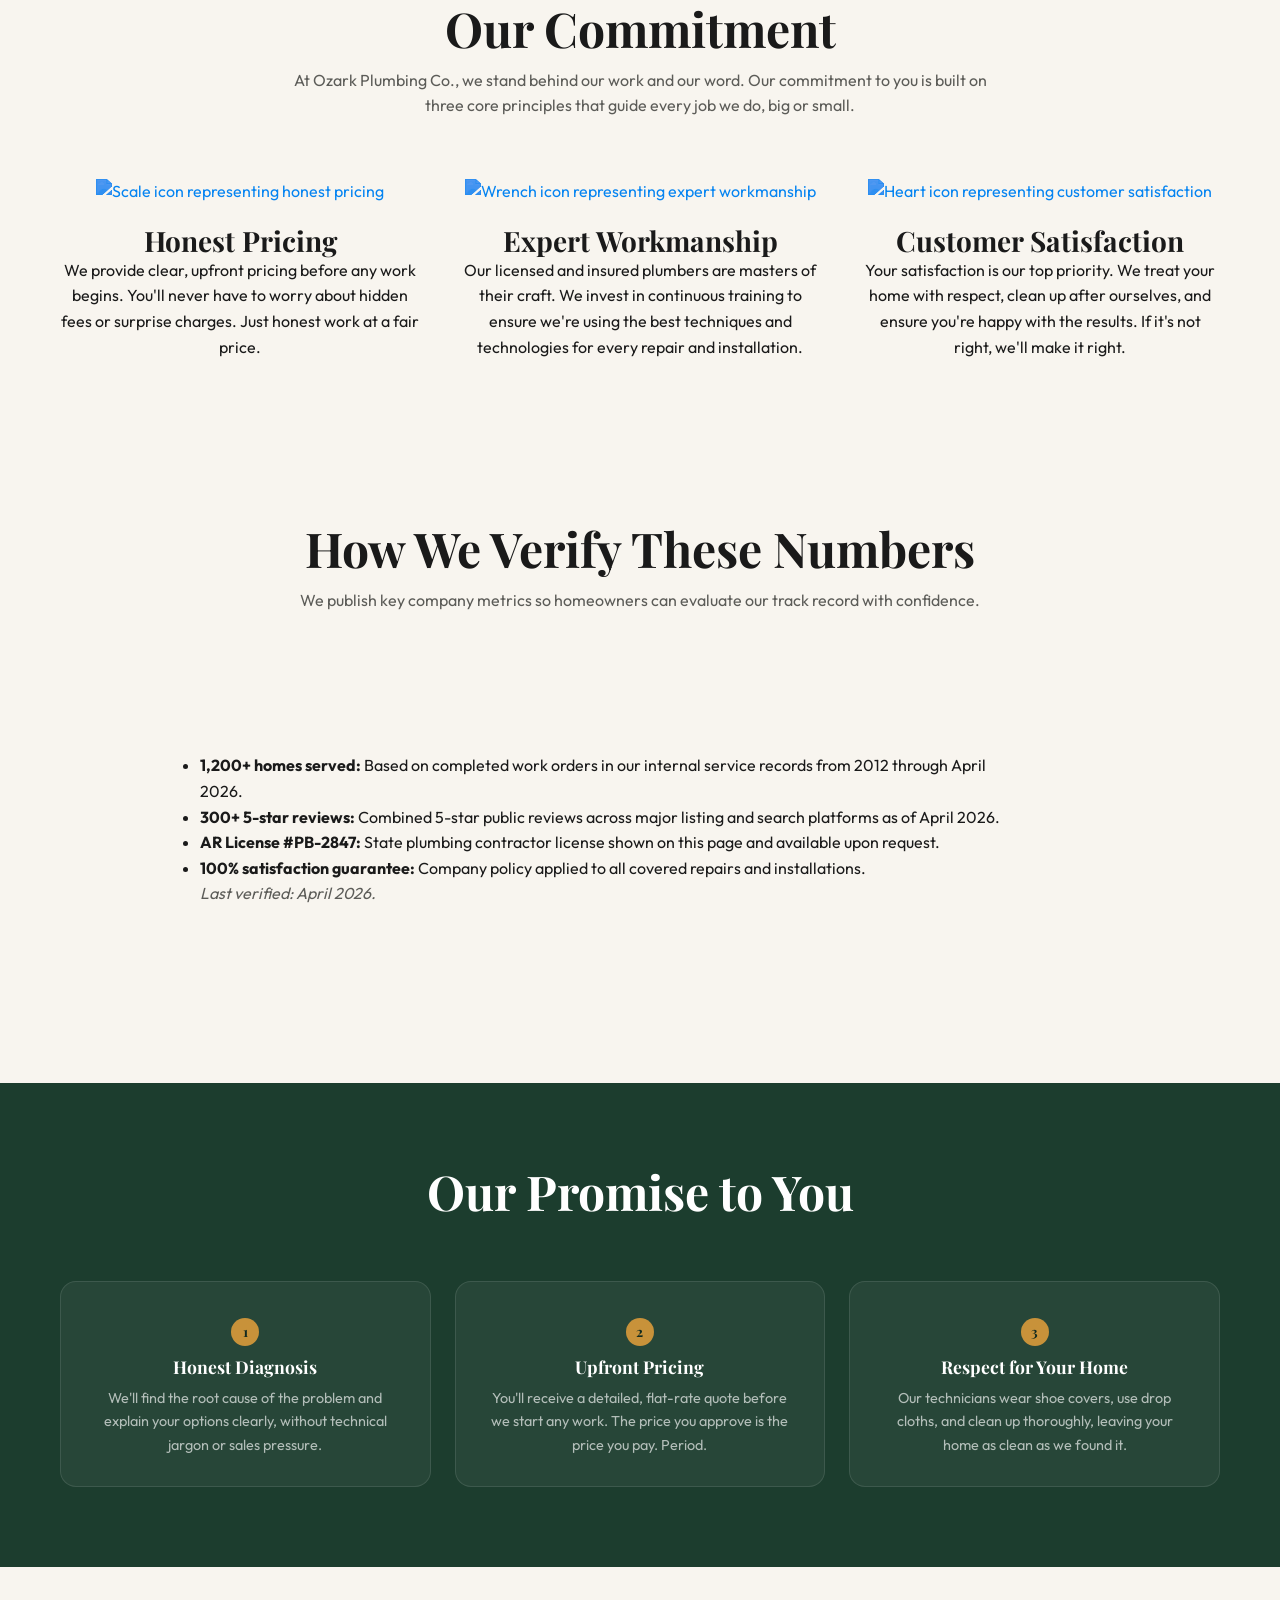
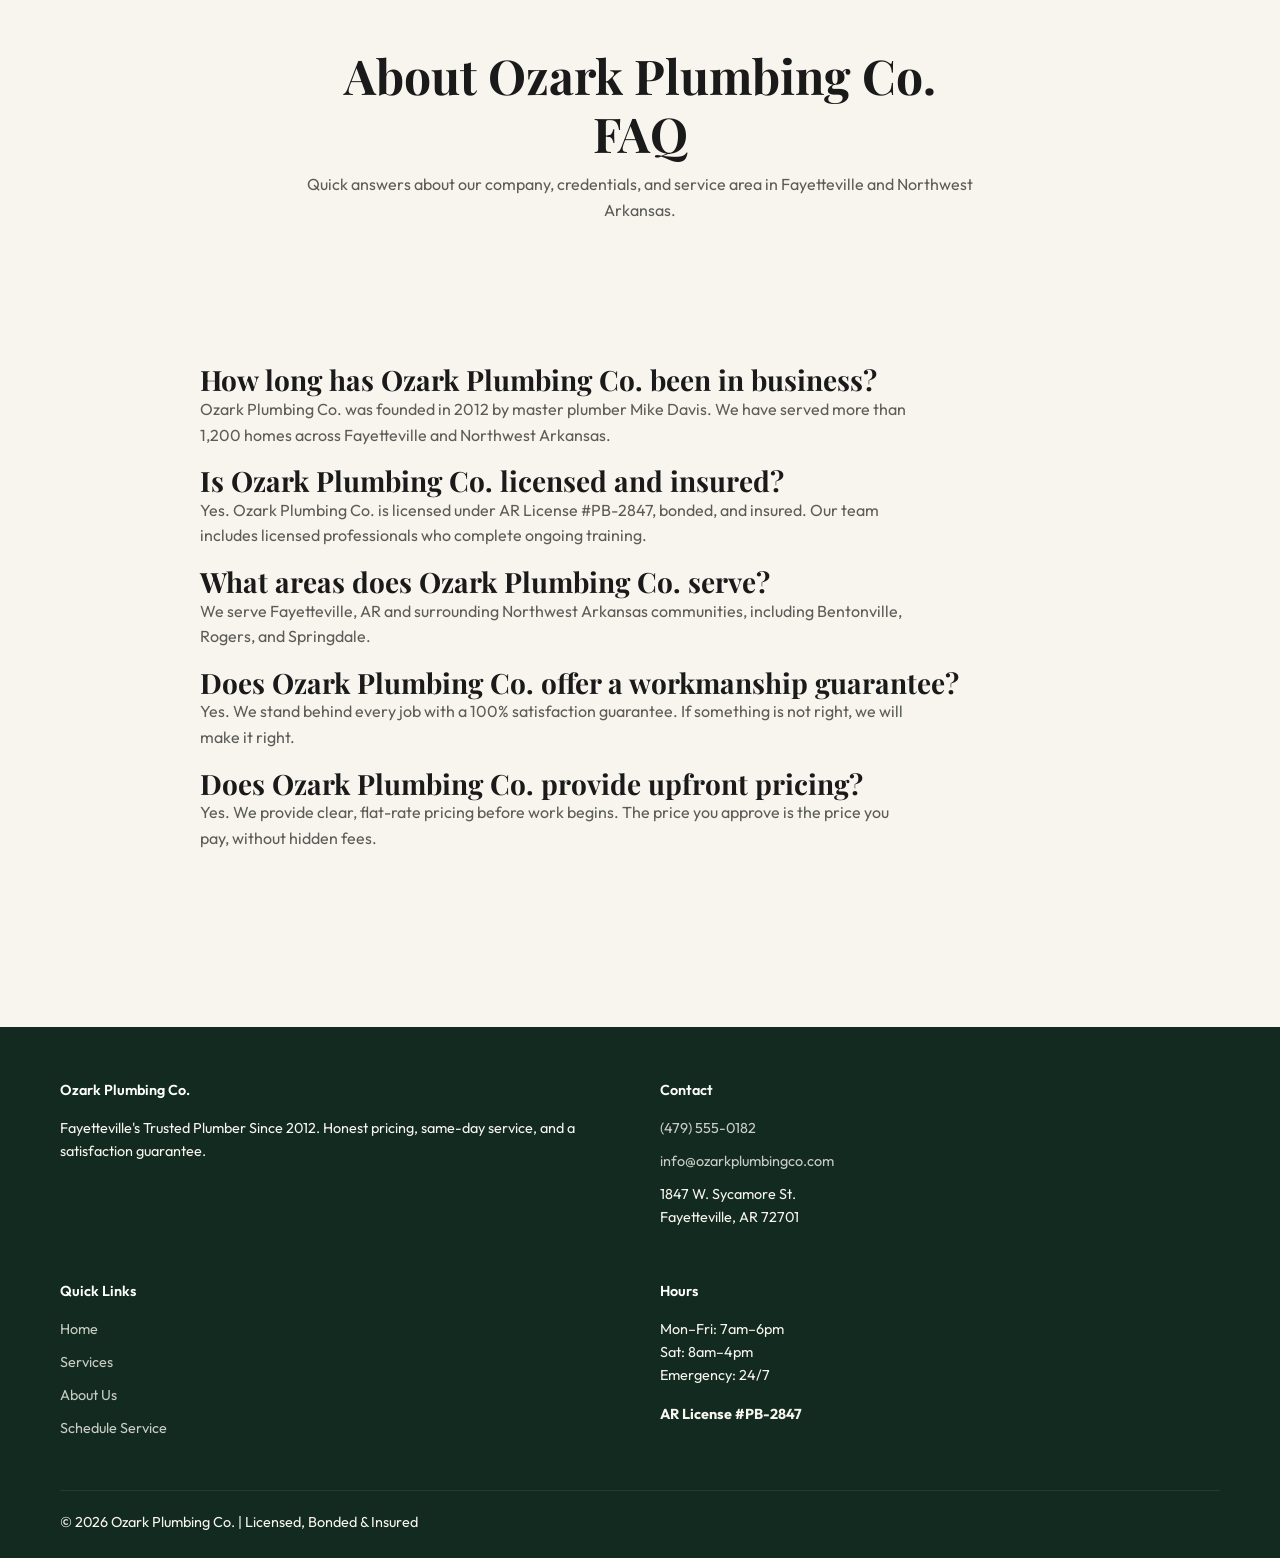
==== commit 15bbade7: "Improve about page SEO, schema, and GEO signals" ====
--- a/about.html
+++ b/about.html
@@ -3,10 +3,53 @@
   <head>
     <meta charset="UTF-8" />
     <meta name="viewport" content="width=device-width, initial-scale=1.0" />
-    <title>About Us | Ozark Plumbing Co.</title>
+    <title>About Ozark Plumbing Co. | Licensed Plumber Fayetteville, AR</title>
     <meta
       name="description"
-      content="Learn about Ozark Plumbing Co., our story, our team, and our commitment to honest, reliable plumbing service in Fayetteville, AR."
+      content="Ozark Plumbing Co. has served Fayetteville, AR homeowners since 2012. Meet our master plumbers, learn our values, and see why 1,200+ families trust us."
+    />
+    <link rel="canonical" href="https://ozarkplumbingco.com/about.html" />
+    <meta name="robots" content="index, follow" />
+
+    <!-- Open Graph -->
+    <meta property="og:type" content="website" />
+    <meta property="og:url" content="https://ozarkplumbingco.com/about.html" />
+    <meta
+      property="og:title"
+      content="About Ozark Plumbing Co. | Licensed Plumber Fayetteville, AR"
+    />
+    <meta
+      property="og:description"
+      content="Ozark Plumbing Co. has served Fayetteville, AR homeowners since 2012. Meet our master plumbers, learn our values, and see why 1,200+ families trust us."
+    />
+    <meta
+      property="og:image"
+      content="https://ozarkplumbingco.com/images/hero.jpg"
+    />
+    <meta
+      property="og:image:alt"
+      content="Ozark Plumbing Co. technician working in a Fayetteville home"
+    />
+    <meta property="og:site_name" content="Ozark Plumbing Co." />
+    <meta property="og:locale" content="en_US" />
+
+    <!-- Twitter Card -->
+    <meta name="twitter:card" content="summary" />
+    <meta
+      name="twitter:title"
+      content="About Ozark Plumbing Co. | Licensed Plumber Fayetteville, AR"
+    />
+    <meta
+      name="twitter:description"
+      content="Ozark Plumbing Co. has served Fayetteville, AR homeowners since 2012. Meet our master plumbers, learn our values, and see why 1,200+ families trust us."
+    />
+    <meta
+      name="twitter:image"
+      content="https://ozarkplumbingco.com/images/hero.jpg"
+    />
+    <meta
+      name="twitter:image:alt"
+      content="Ozark Plumbing Co. technician working in a Fayetteville home"
     />
     <link rel="preconnect" href="https://fonts.googleapis.com" />
     <link rel="preconnect" href="https://fonts.gstatic.com" crossorigin />
@@ -16,6 +59,143 @@
     />
     <link rel="stylesheet" href="css/styles.css" />
     <script src="https://unpkg.com/heroicons@2.1.3/24/outline/index.js"></script>
+
+    <!-- Structured Data -->
+    <script type="application/ld+json">
+      {
+        "@context": "https://schema.org",
+        "@graph": [
+          {
+            "@type": ["LocalBusiness", "Plumber"],
+            "@id": "https://ozarkplumbingco.com/#business",
+            "name": "Ozark Plumbing Co.",
+            "description": "Licensed plumbing company serving Fayetteville, AR and Northwest Arkansas since 2012. Honest pricing, expert workmanship, and a 100% satisfaction guarantee on every job.",
+            "url": "https://ozarkplumbingco.com",
+            "telephone": "+14795550182",
+            "email": "info@ozarkplumbingco.com",
+            "address": {
+              "@type": "PostalAddress",
+              "streetAddress": "1847 W. Sycamore St.",
+              "addressLocality": "Fayetteville",
+              "addressRegion": "AR",
+              "postalCode": "72701",
+              "addressCountry": "US"
+            },
+            "openingHoursSpecification": [
+              {
+                "@type": "OpeningHoursSpecification",
+                "dayOfWeek": [
+                  "Monday",
+                  "Tuesday",
+                  "Wednesday",
+                  "Thursday",
+                  "Friday"
+                ],
+                "opens": "07:00",
+                "closes": "18:00"
+              },
+              {
+                "@type": "OpeningHoursSpecification",
+                "dayOfWeek": "Saturday",
+                "opens": "08:00",
+                "closes": "16:00"
+              }
+            ],
+            "foundingDate": "2012",
+            "founder": {
+              "@type": "Person",
+              "name": "Mike Davis",
+              "jobTitle": "Master Plumber & Founder"
+            },
+            "aggregateRating": {
+              "@type": "AggregateRating",
+              "ratingValue": "5",
+              "bestRating": "5",
+              "reviewCount": "300"
+            },
+            "hasCredential": "AR License #PB-2847",
+            "slogan": "Fayetteville's Trusted Plumber Since 2012",
+            "areaServed": {
+              "@type": "AdministrativeArea",
+              "name": "Northwest Arkansas"
+            },
+            "priceRange": "$$"
+          },
+          {
+            "@type": "AboutPage",
+            "@id": "https://ozarkplumbingco.com/about.html",
+            "url": "https://ozarkplumbingco.com/about.html",
+            "name": "About Ozark Plumbing Co. | Licensed Plumber Fayetteville, AR",
+            "description": "Ozark Plumbing Co. has served Fayetteville, AR homeowners since 2012. Meet our master plumbers, learn our values, and see why 1,200+ families trust us.",
+            "inLanguage": "en-US",
+            "about": { "@id": "https://ozarkplumbingco.com/#business" },
+            "breadcrumb": {
+              "@type": "BreadcrumbList",
+              "itemListElement": [
+                {
+                  "@type": "ListItem",
+                  "position": 1,
+                  "name": "Home",
+                  "item": "https://ozarkplumbingco.com/"
+                },
+                {
+                  "@type": "ListItem",
+                  "position": 2,
+                  "name": "About",
+                  "item": "https://ozarkplumbingco.com/about.html"
+                }
+              ]
+            }
+          },
+          {
+            "@type": "FAQPage",
+            "@id": "https://ozarkplumbingco.com/about.html#about-faq",
+            "mainEntity": [
+              {
+                "@type": "Question",
+                "name": "How long has Ozark Plumbing Co. been in business?",
+                "acceptedAnswer": {
+                  "@type": "Answer",
+                  "text": "Ozark Plumbing Co. was founded in 2012 by master plumber Mike Davis. We have been serving Fayetteville, AR and Northwest Arkansas for over a decade, completing work for more than 1,200 homes."
+                }
+              },
+              {
+                "@type": "Question",
+                "name": "Is Ozark Plumbing Co. licensed and insured?",
+                "acceptedAnswer": {
+                  "@type": "Answer",
+                  "text": "Yes. Ozark Plumbing Co. is fully licensed under AR License #PB-2847, bonded, and insured. All of our plumbers are licensed professionals who undergo continuous training."
+                }
+              },
+              {
+                "@type": "Question",
+                "name": "What areas does Ozark Plumbing Co. serve?",
+                "acceptedAnswer": {
+                  "@type": "Answer",
+                  "text": "Ozark Plumbing Co. serves Fayetteville, AR and the greater Northwest Arkansas region, including Bentonville, Rogers, Springdale, and surrounding communities."
+                }
+              },
+              {
+                "@type": "Question",
+                "name": "Does Ozark Plumbing offer a workmanship guarantee?",
+                "acceptedAnswer": {
+                  "@type": "Answer",
+                  "text": "Yes. Ozark Plumbing Co. offers a 100% satisfaction guarantee on every job. If the result is not right, we will make it right at no additional charge."
+                }
+              },
+              {
+                "@type": "Question",
+                "name": "Does Ozark Plumbing provide upfront pricing?",
+                "acceptedAnswer": {
+                  "@type": "Answer",
+                  "text": "Yes. We provide clear, flat-rate pricing before any work begins. You receive a detailed quote before we start, and the price you approve is the price you pay — no hidden fees or surprise charges."
+                }
+              }
+            ]
+          }
+        ]
+      }
+    </script>
   </head>
   <body>
     <!-- ============================== HEADER ============================== -->
@@ -25,6 +205,7 @@
           <img
             src="https://unpkg.com/heroicons@2.1.3/24/outline/wrench-screwdriver.svg"
             class="logo__icon"
+            alt="Ozark Plumbing Co. logo"
           />
           <span>OZARK PLUMBING CO.</span>
         </a>
@@ -137,6 +318,7 @@
               <img
                 src="https://unpkg.com/heroicons@2.1.3/24/outline/scale.svg"
                 class="commitment-icon"
+                alt="Scale icon representing honest pricing"
               />
               <h3>Honest Pricing</h3>
               <p>
@@ -149,6 +331,7 @@
               <img
                 src="https://unpkg.com/heroicons@2.1.3/24/outline/wrench.svg"
                 class="commitment-icon"
+                alt="Wrench icon representing expert workmanship"
               />
               <h3>Expert Workmanship</h3>
               <p>
@@ -161,6 +344,7 @@
               <img
                 src="https://unpkg.com/heroicons@2.1.3/24/outline/heart.svg"
                 class="commitment-icon"
+                alt="Heart icon representing customer satisfaction"
               />
               <h3>Customer Satisfaction</h3>
               <p>
@@ -169,6 +353,43 @@
                 the results. If it's not right, we'll make it right.
               </p>
             </div>
+          </div>
+        </div>
+      </section>
+
+      <section class="section reveal" aria-labelledby="proof-heading">
+        <div class="container section-header">
+          <h2 id="proof-heading">How We Verify These Numbers</h2>
+          <p>
+            We publish key company metrics so homeowners can evaluate our track
+            record with confidence.
+          </p>
+        </div>
+        <div class="container">
+          <div class="guide-content" style="max-width: 80ch; margin: 0 auto">
+            <ul>
+              <li>
+                <strong>1,200+ homes served:</strong> Based on completed work
+                orders in our internal service records from 2012 through April
+                2026.
+              </li>
+              <li>
+                <strong>300+ 5-star reviews:</strong> Combined 5-star public
+                reviews across major listing and search platforms as of April
+                2026.
+              </li>
+              <li>
+                <strong>AR License #PB-2847:</strong> State plumbing contractor
+                license shown on this page and available upon request.
+              </li>
+              <li>
+                <strong>100% satisfaction guarantee:</strong> Company policy
+                applied to all covered repairs and installations.
+              </li>
+            </ul>
+            <p>
+              <em>Last verified: April 2026.</em>
+            </p>
           </div>
         </div>
       </section>
@@ -203,6 +424,51 @@
                 thoroughly, leaving your home as clean as we found it.
               </p>
             </div>
+          </div>
+        </div>
+      </section>
+
+      <section id="about-faq" class="section reveal">
+        <div class="container section-header">
+          <h2>About Ozark Plumbing Co. FAQ</h2>
+          <p>
+            Quick answers about our company, credentials, and service area in
+            Fayetteville and Northwest Arkansas.
+          </p>
+        </div>
+        <div class="container">
+          <div class="guide-content" style="max-width: 80ch; margin: 0 auto">
+            <h3>How long has Ozark Plumbing Co. been in business?</h3>
+            <p>
+              Ozark Plumbing Co. was founded in 2012 by master plumber Mike
+              Davis. We have served more than 1,200 homes across Fayetteville
+              and Northwest Arkansas.
+            </p>
+
+            <h3>Is Ozark Plumbing Co. licensed and insured?</h3>
+            <p>
+              Yes. Ozark Plumbing Co. is licensed under AR License #PB-2847,
+              bonded, and insured. Our team includes licensed professionals who
+              complete ongoing training.
+            </p>
+
+            <h3>What areas does Ozark Plumbing Co. serve?</h3>
+            <p>
+              We serve Fayetteville, AR and surrounding Northwest Arkansas
+              communities, including Bentonville, Rogers, and Springdale.
+            </p>
+
+            <h3>Does Ozark Plumbing Co. offer a workmanship guarantee?</h3>
+            <p>
+              Yes. We stand behind every job with a 100% satisfaction guarantee.
+              If something is not right, we will make it right.
+            </p>
+
+            <h3>Does Ozark Plumbing Co. provide upfront pricing?</h3>
+            <p>
+              Yes. We provide clear, flat-rate pricing before work begins. The
+              price you approve is the price you pay, without hidden fees.
+            </p>
           </div>
         </div>
       </section>
--- a/css/styles.css
+++ b/css/styles.css
@@ -70,6 +70,9 @@
   margin-bottom: 1rem;
   max-width: 65ch;
 }
+p:last-child {
+  margin-bottom: 0;
+}
 
 a {
   color: var(--accent);
@@ -89,7 +92,12 @@
   border-radius: 50px;
   font-weight: 600;
   text-align: center;
-  transition: all 0.3s ease;
+  transition:
+    background-color 0.3s ease,
+    color 0.3s ease,
+    border-color 0.3s ease,
+    box-shadow 0.3s ease,
+    transform 0.3s ease;
   border: 2px solid transparent;
   cursor: pointer;
 }
@@ -123,7 +131,10 @@
   z-index: 1000;
   background-color: transparent;
   padding: 20px 0;
-  transition: all 0.4s ease;
+  transition:
+    background-color 0.4s ease,
+    padding 0.4s ease,
+    box-shadow 0.4s ease;
 }
 #site-header.scrolled {
   background-color: var(--primary);
@@ -191,29 +202,50 @@
    ============================== */
 .section-hero {
   background-color: var(--primary);
+  background-image:
+    linear-gradient(
+      to right,
+      rgba(28, 61, 46, 0.96) 40%,
+      rgba(28, 61, 46, 0.7) 65%,
+      rgba(28, 61, 46, 0.25) 100%
+    ),
+    url("../images/hero.jpg");
+  background-size: cover;
+  background-position: center right;
   color: var(--text-inverted);
-  padding: 80px 0;
+  padding: 100px 0;
+  min-height: 600px;
+  display: flex;
+  align-items: center;
   position: relative;
   overflow: hidden;
 }
 .hero-container {
-  display: grid;
-  grid-template-columns: 1fr;
-  gap: 40px;
-  align-items: center;
+  display: block;
 }
 .hero__content {
+  max-width: 580px;
   animation: fadeIn 1s ease-out;
 }
 .hero__eyebrow {
   display: inline-block;
-  background-color: rgba(255, 255, 255, 0.1);
-  color: var(--accent);
-  padding: 8px 16px;
-  border-radius: 50px;
-  font-size: 0.9rem;
-  font-weight: 500;
-  margin-bottom: 20px;
+  background-color: rgba(200, 146, 58, 0.18);
+  color: var(--accent);
+  border: none;
+  padding: 7px 28px 7px 14px;
+  border-radius: 0;
+  clip-path: polygon(
+    0 0,
+    calc(100% - 14px) 0,
+    100% 50%,
+    calc(100% - 14px) 100%,
+    0 100%
+  );
+  font-size: 0.85rem;
+  font-weight: 700;
+  letter-spacing: 0.03em;
+  text-transform: uppercase;
+  margin-bottom: 22px;
   animation: fadeInUp 0.5s 0.2s ease-out backwards;
 }
 .hero__headline {
@@ -236,13 +268,17 @@
   flex-wrap: wrap;
   animation: fadeInUp 0.5s 0.8s ease-out backwards;
 }
+.hero__availability {
+  margin-top: 12px;
+  font-size: 0.875rem;
+  color: rgba(255, 255, 255, 0.75);
+  animation: fadeInUp 0.5s 1s ease-out backwards;
+}
 .hero__credential-ring {
   display: none;
-  position: relative;
-  width: 380px;
-  height: 380px;
-  justify-self: center;
-  animation: zoomIn 0.8s 0.5s ease-out backwards;
+}
+.hero__image {
+  display: none;
 }
 .credential-ring__outer {
   width: 100%;
@@ -316,29 +352,183 @@
    TRUST BAR
    ============================== */
 .section-trust-bar {
-  background-color: var(--bg-alt);
-  padding: 20px 0;
-  border-bottom: 1px solid var(--border);
-}
-.trust-bar-container {
+  background-color: var(--primary-dark);
+  padding: 0;
+  border-bottom: 1px solid rgba(255, 255, 255, 0.08);
+  overflow: hidden;
+}
+.marquee {
+  overflow: hidden;
+  mask-image: linear-gradient(
+    to right,
+    transparent 0%,
+    black 8%,
+    black 92%,
+    transparent 100%
+  );
+  -webkit-mask-image: linear-gradient(
+    to right,
+    transparent 0%,
+    black 8%,
+    black 92%,
+    transparent 100%
+  );
+}
+.marquee__track {
+  display: flex;
+  width: max-content;
+  animation: marquee 30s linear infinite;
+}
+.marquee__track:hover {
+  animation-play-state: paused;
+}
+@keyframes marquee {
+  from {
+    transform: translateX(0);
+  }
+  to {
+    transform: translateX(-50%);
+  }
+}
+.trust-bar__item {
+  display: flex;
+  align-items: center;
+  gap: 8px;
+  padding: 14px 32px;
+  font-weight: 600;
+  font-size: 0.85rem;
+  color: rgba(255, 255, 255, 0.85);
+  white-space: nowrap;
+  border-right: 1px solid rgba(255, 255, 255, 0.1);
+}
+.trust-bar__item img {
+  width: 18px;
+  height: 18px;
+  flex-shrink: 0;
+  filter: invert(1) brightness(0.7) sepia(1) saturate(3) hue-rotate(5deg);
+}
+
+/* ==============================
+   GUARANTEE
+   ============================== */
+.section-guarantee {
+  background-color: var(--primary-dark);
+  padding: 80px 0;
+  color: #fff;
+}
+.guarantee-inner {
   display: grid;
-  grid-template-columns: repeat(2, 1fr);
+  grid-template-columns: 1fr;
+  gap: 48px;
+  align-items: center;
+  max-width: 900px;
+  margin: 0 auto;
+  text-align: center;
+}
+.guarantee-seal {
+  display: flex;
+  flex-direction: column;
+  align-items: center;
+  gap: 16px;
+}
+.guarantee-seal__ring {
+  width: 230px;
+  height: 230px;
+  border-radius: 50%;
+  border: 2px dashed rgba(200, 146, 58, 0.5);
+  display: flex;
+  align-items: center;
+  justify-content: center;
+  padding: 20px;
+  position: relative;
+  animation: spin-ring 18s linear infinite;
+}
+@keyframes spin-ring {
+  from {
+    transform: rotate(0deg);
+  }
+  to {
+    transform: rotate(360deg);
+  }
+}
+.guarantee-seal__ring::before {
+  content: "";
+  position: absolute;
+  inset: 8px;
+  border-radius: 50%;
+  border: 1px solid rgba(200, 146, 58, 0.2);
+  animation: spin-ring 18s linear infinite reverse;
+}
+.guarantee-seal__shield {
+  width: 130px;
+  height: auto;
+  animation: spin-ring 18s linear infinite reverse;
+}
+.guarantee-seal__label {
+  font-family: var(--font-display);
+  font-size: 0.85rem;
+  font-weight: 700;
+  letter-spacing: 0.12em;
+  text-transform: uppercase;
+  color: var(--accent);
+}
+.guarantee-body h2 {
+  color: #fff;
+  margin-bottom: 12px;
+}
+.guarantee-intro {
+  color: rgba(255, 255, 255, 0.7);
+  max-width: 56ch;
+  margin: 0 auto 36px;
+  line-height: 1.7;
+}
+.guarantee-pillars {
+  display: flex;
+  flex-direction: column;
   gap: 20px;
-  text-align: center;
-}
-.trust-bar__item {
-  font-weight: 600;
-  font-size: 0.9rem;
+  text-align: left;
+  margin-bottom: 32px;
+}
+.guarantee-pillar {
+  display: flex;
+  align-items: flex-start;
+  gap: 16px;
+  background: rgba(255, 255, 255, 0.05);
+  border: 1px solid rgba(255, 255, 255, 0.08);
+  border-radius: 12px;
+  padding: 18px 20px;
+}
+.guarantee-pillar__icon {
+  width: 44px;
+  height: 44px;
+  flex-shrink: 0;
+  border-radius: 50%;
+  background: rgba(200, 146, 58, 0.15);
+  border: 1px solid rgba(200, 146, 58, 0.3);
   display: flex;
   align-items: center;
   justify-content: center;
-  gap: 8px;
-}
-.trust-bar__item img {
-  width: 24px;
-  height: 24px;
-  filter: invert(62%) sepia(58%) saturate(434%) hue-rotate(359deg)
-    brightness(89%) contrast(86%);
+  color: var(--accent);
+}
+.guarantee-pillar > div:last-child {
+  display: flex;
+  flex-direction: column;
+  gap: 4px;
+}
+.guarantee-pillar strong {
+  color: #fff;
+  font-size: 0.95rem;
+}
+.guarantee-pillar span {
+  color: rgba(255, 255, 255, 0.6);
+  font-size: 0.88rem;
+  line-height: 1.5;
+}
+.guarantee-fine {
+  font-size: 0.78rem;
+  color: rgba(255, 255, 255, 0.35);
+  font-style: italic;
+  margin: 0;
 }
 
 /* ==============================
@@ -347,9 +537,64 @@
 .section-stakes {
   background-color: var(--accent);
   color: var(--primary-dark);
-  text-align: center;
-  padding: 20px 0;
-  font-weight: 600;
+  padding: 50px 0;
+}
+.stakes-container {
+  display: grid;
+  grid-template-columns: 1fr;
+  gap: 36px;
+  align-items: center;
+}
+.stakes-left {
+  display: flex;
+  align-items: center;
+  gap: 20px;
+}
+.stakes-icon {
+  width: 52px;
+  height: 52px;
+  flex-shrink: 0;
+  filter: brightness(0) opacity(0.5);
+  transform: translateY(-4px);
+}
+.stakes-pull {
+  display: flex;
+  flex-direction: column;
+  line-height: 1.1;
+}
+.stakes-pull__small {
+  font-family: var(--font-display);
+  font-size: 1.4rem;
+  font-weight: 700;
+  opacity: 0.75;
+}
+.stakes-pull__big {
+  font-family: var(--font-display);
+  font-size: clamp(2rem, 4vw, 2.8rem);
+  font-weight: 900;
+  color: var(--primary-dark);
+}
+.stakes-right p {
+  font-size: 0.95rem;
+  line-height: 1.7;
+  margin-bottom: 12px;
+  color: rgba(18, 42, 31, 0.85);
+  max-width: 52ch;
+}
+.stakes-right p:last-of-type {
+  margin-bottom: 20px;
+}
+.stakes-cta {
+  display: inline-block;
+  font-weight: 700;
+  font-size: 0.95rem;
+  color: var(--primary-dark);
+  text-decoration: underline;
+  text-underline-offset: 3px;
+  transition: opacity 0.2s;
+}
+.stakes-cta:hover {
+  opacity: 0.7;
 }
 
 /* ==============================
@@ -357,6 +602,9 @@
    ============================== */
 .section {
   padding: 80px 0;
+}
+.section--sm {
+  padding: 50px 0;
 }
 .section--inverted {
   background-color: var(--primary);
@@ -372,6 +620,9 @@
 }
 .section-header h2 {
   margin-bottom: 10px;
+  max-width: 22ch;
+  margin-left: auto;
+  margin-right: auto;
 }
 .section-header p {
   margin: 0 auto;
@@ -382,96 +633,349 @@
 }
 
 /* ==============================
-   PROBLEM CHIPS
-   ============================== */
-.problem-chips {
-  display: flex;
-  flex-wrap: wrap;
+   PROBLEM SECTION
+   ============================== */
+.section-problem {
+  background-color: #0d1f17;
+  color: var(--text-inverted);
+  padding: 90px 0 0;
+  position: relative;
+  overflow: hidden;
+}
+.section-problem::before {
+  content: "";
+  position: absolute;
+  inset: 0;
+  background-image:
+    radial-gradient(
+      ellipse at 20% 50%,
+      rgba(28, 61, 46, 0.6) 0%,
+      transparent 60%
+    ),
+    radial-gradient(
+      ellipse at 80% 20%,
+      rgba(200, 146, 58, 0.05) 0%,
+      transparent 50%
+    );
+  pointer-events: none;
+}
+.problem-intro {
+  max-width: 680px;
+  margin: 0 auto 60px;
+  text-align: center;
+  position: relative;
+}
+.problem-eyebrow {
+  display: inline-block;
+  font-size: 0.78rem;
+  font-weight: 700;
+  letter-spacing: 0.12em;
+  text-transform: uppercase;
+  color: var(--accent);
+  margin-bottom: 16px;
+}
+.problem-headline {
+  font-family: var(--font-display);
+  font-size: clamp(2rem, 4vw, 3rem);
+  color: #fff;
+  line-height: 1.15;
+  margin-bottom: 20px;
+}
+.problem-agitate {
+  font-size: 1.05rem;
+  color: rgba(255, 255, 255, 0.7);
+  line-height: 1.75;
+  margin-bottom: 36px;
+  max-width: 58ch;
+  margin-left: auto;
+  margin-right: auto;
+}
+.problem-stat {
+  display: inline-flex;
+  align-items: baseline;
+  gap: 16px;
+  background: rgba(200, 146, 58, 0.08);
+  border: 1px solid rgba(200, 146, 58, 0.3);
+  border-radius: 10px;
+  padding: 18px 28px;
+  text-align: left;
+  max-width: 500px;
+}
+.problem-stat__number {
+  font-family: var(--font-display);
+  font-size: 2.8rem;
+  font-weight: 900;
+  color: var(--accent);
+  line-height: 1;
+  flex-shrink: 0;
+}
+.problem-stat__label {
+  font-size: 0.85rem;
+  color: rgba(255, 255, 255, 0.65);
+  line-height: 1.55;
+}
+.problem-cards {
+  display: grid;
+  grid-template-columns: 1fr;
+  gap: 2px;
+  background: rgba(255, 255, 255, 0.05);
+  border-top: 1px solid rgba(255, 255, 255, 0.08);
+  position: relative;
+}
+.problem-card {
+  padding: 24px 32px;
+  border-left: 3px solid var(--accent);
+  background: rgba(13, 31, 23, 0.85);
+  transition: background 0.2s ease;
+}
+.problem-card:hover {
+  background: rgba(28, 61, 46, 0.95);
+}
+.problem-card__name {
+  display: flex;
+  align-items: center;
   gap: 10px;
-  justify-content: center;
-  margin-top: 30px;
-}
-.chip {
-  display: inline-flex;
-  align-items: center;
-  gap: 8px;
-  padding: 10px 20px;
-  border: 1px solid var(--border);
-  border-radius: 50px;
-  font-weight: 500;
-  transition: all 0.3s ease;
-}
-.chip:hover {
-  background-color: var(--primary);
-  color: var(--bg-alt);
-  border-color: var(--primary);
-}
-.chip img {
+  font-weight: 700;
+  font-size: 1rem;
+  color: #fff;
+  margin-bottom: 6px;
+}
+.problem-card__name img {
   width: 20px;
   height: 20px;
+  flex-shrink: 0;
+  filter: invert(62%) sepia(58%) saturate(434%) hue-rotate(359deg)
+    brightness(89%) contrast(86%);
+}
+.problem-card__consequence {
+  font-size: 0.875rem;
+  color: rgba(255, 255, 255, 0.58);
+  line-height: 1.55;
+  padding-left: 30px;
+}
+.problem-wave {
+  height: 64px;
+  background: var(--bg);
+  clip-path: ellipse(55% 100% at 50% 100%);
+  margin-top: 60px;
 }
 
 /* ==============================
    GUIDE / STATS
    ============================== */
+.section-guide {
+  background: var(--bg);
+  padding: 0;
+  overflow: hidden;
+}
 .guide-container {
   display: grid;
   grid-template-columns: 1fr;
-  gap: 40px;
-  align-items: center;
+  gap: 0;
+  align-items: stretch;
+}
+.guide-content {
+  padding: 72px 0;
+}
+.guide-eyebrow {
+  display: inline-block;
+  font-size: 0.72rem;
+  font-weight: 700;
+  letter-spacing: 0.12em;
+  text-transform: uppercase;
+  color: var(--accent);
+  border-bottom: 2px solid var(--accent);
+  padding-bottom: 4px;
+  margin-bottom: 18px;
+}
+.guide-content h2 {
+  margin-bottom: 16px;
+}
+.guide-content > p {
+  color: var(--text-muted);
+  margin-bottom: 16px;
+}
+.guide-trust-list {
+  list-style: none;
+  padding: 0;
+  margin: 24px 0;
+  display: flex;
+  flex-direction: column;
+  gap: 12px;
+}
+.guide-trust-list li {
+  display: flex;
+  align-items: center;
+  gap: 10px;
+  font-weight: 600;
+  font-size: 0.95rem;
+  color: var(--primary);
+}
+.guide-trust-list li svg {
+  color: var(--accent);
+  flex-shrink: 0;
+}
+.guide-pull-quote {
+  border-left: 4px solid var(--accent);
+  margin: 24px 0;
+  padding: 14px 20px;
+  background: rgba(200, 146, 58, 0.07);
+  border-radius: 0 8px 8px 0;
+  font-style: italic;
+  font-size: 1rem;
+  color: var(--primary);
+  line-height: 1.65;
+}
+.guide-owner {
+  display: flex;
+  align-items: center;
+  gap: 14px;
+  margin-top: 28px;
+}
+.guide-owner__avatar {
+  flex-shrink: 0;
+  width: 48px;
+  height: 48px;
+  border-radius: 50%;
+  overflow: hidden;
+  border: 2px solid var(--accent);
+}
+.guide-owner__info {
+  display: flex;
+  flex-direction: column;
+  gap: 3px;
+}
+.guide-owner__info strong {
+  font-size: 0.95rem;
+  color: var(--primary);
+}
+.guide-owner__info span {
+  font-size: 0.8rem;
+  color: var(--text-muted);
 }
 .guide-stats {
+  background: var(--primary);
+  padding: 72px 40px;
   display: grid;
   grid-template-columns: repeat(2, 1fr);
-  gap: 20px;
+  gap: 0;
+  align-content: start;
+  position: relative;
 }
 .stat-block {
-  background-color: var(--bg-alt);
-  padding: 20px;
-  border-radius: 8px;
-  border: 1px solid var(--border);
-  text-align: center;
+  padding: 20px 16px;
+  border-bottom: 1px solid rgba(255, 255, 255, 0.08);
+  text-align: left;
+  background: transparent;
+  border-radius: 0;
+}
+.stat-block:nth-child(odd) {
+  border-right: 1px solid rgba(255, 255, 255, 0.08);
 }
 .stat-block__value {
   font-family: var(--font-display);
-  font-size: 3rem;
-  font-weight: 700;
-  color: var(--accent);
+  font-size: 2.8rem;
+  font-weight: 700;
+  color: var(--accent);
+  line-height: 1;
+  margin-bottom: 4px;
 }
 .stat-block__label {
   font-weight: 500;
-  color: var(--text-muted);
+  font-size: 0.82rem;
+  color: rgba(255, 255, 255, 0.65);
 }
 .license-badge {
-  margin-top: 20px;
+  grid-column: 1 / -1;
+  margin-top: 12px;
   text-align: center;
+  padding: 12px;
+  border-radius: 8px;
+  background: rgba(255, 255, 255, 0.07);
+  color: rgba(255, 255, 255, 0.75);
+  font-weight: 600;
+  font-size: 0.82rem;
+  border: 1px solid rgba(255, 255, 255, 0.12);
+}
+
+/* ==============================
+   PLAN STEPS
+   ============================== */
+.section-plan {
+  background-color: var(--primary);
+  padding: 80px 0;
+  color: var(--text-inverted);
+}
+.section-plan .section-header h2 {
+  color: #fff;
+}
+.section-plan .section-header p {
+  color: rgba(255, 255, 255, 0.65);
+}
+.plan-eyebrow {
   display: inline-block;
-  width: 100%;
-  padding: 10px;
-  border-radius: 8px;
-  background-color: var(--primary-light);
-  color: var(--bg-alt);
-  font-weight: 600;
-}
-
-/* ==============================
-   PLAN STEPS
-   ============================== */
+  font-size: 0.72rem;
+  font-weight: 700;
+  letter-spacing: 0.12em;
+  text-transform: uppercase;
+  color: var(--accent);
+  border-bottom: 2px solid var(--accent);
+  padding-bottom: 4px;
+  margin-bottom: 16px;
+}
 .plan-steps {
   display: grid;
   grid-template-columns: 1fr;
-  gap: 30px;
+  gap: 24px;
   position: relative;
 }
+.plan-connector {
+  display: none;
+}
 .plan-step {
-  background-color: var(--primary-light);
-  padding: 30px;
-  border-radius: 12px;
+  background-color: rgba(255, 255, 255, 0.05);
+  border: 1px solid rgba(255, 255, 255, 0.1);
+  padding: 36px 28px 28px;
+  border-radius: 16px;
   text-align: center;
+  position: relative;
+  overflow: hidden;
+  transition:
+    border-color 0.3s ease,
+    background-color 0.3s ease;
+}
+.plan-step:hover {
+  background-color: rgba(255, 255, 255, 0.08);
+  border-color: rgba(200, 146, 58, 0.4);
+}
+.plan-step__watermark {
+  position: absolute;
+  top: -10px;
+  right: 12px;
+  font-family: var(--font-display);
+  font-size: 5rem;
+  font-weight: 900;
+  color: rgba(255, 255, 255, 0.04);
+  line-height: 1;
+  pointer-events: none;
+  user-select: none;
+  letter-spacing: -0.02em;
+}
+.plan-step__icon {
+  width: 56px;
+  height: 56px;
+  border-radius: 50%;
+  background: rgba(200, 146, 58, 0.15);
+  border: 1px solid rgba(200, 146, 58, 0.3);
+  display: flex;
+  align-items: center;
+  justify-content: center;
+  margin: 0 auto 16px;
+  color: var(--accent);
 }
 .plan-step__number {
-  width: 50px;
-  height: 50px;
+  width: 28px;
+  height: 28px;
   border-radius: 50%;
   background-color: var(--accent);
   color: var(--primary-dark);
@@ -479,17 +983,69 @@
   justify-content: center;
   align-items: center;
   font-family: var(--font-display);
-  font-size: 1.5rem;
-  font-weight: 700;
-  margin: 0 auto 20px;
+  font-size: 0.85rem;
+  font-weight: 700;
+  margin: 0 auto 10px;
+}
+.plan-step__badge {
+  display: inline-block;
+  background: rgba(200, 146, 58, 0.18);
+  color: var(--accent);
+  font-size: 0.72rem;
+  font-weight: 700;
+  letter-spacing: 0.06em;
+  text-transform: uppercase;
+  padding: 3px 10px;
+  border-radius: 20px;
+  border: 1px solid rgba(200, 146, 58, 0.3);
+  margin-bottom: 12px;
 }
 .plan-step h3 {
   margin-bottom: 10px;
+  color: #fff;
+  font-size: 1.1rem;
+}
+.plan-step p {
+  color: rgba(255, 255, 255, 0.65);
+  font-size: 0.9rem;
+  line-height: 1.65;
+}
+.plan-cta {
+  text-align: center;
+  margin-top: 56px;
+  padding-top: 48px;
+  border-top: 1px solid rgba(255, 255, 255, 0.1);
+}
+.plan-cta p {
+  color: rgba(255, 255, 255, 0.7);
+  margin-bottom: 20px;
+  font-size: 1.05rem;
 }
 
 /* ==============================
    SERVICES
    ============================== */
+.section-services {
+  background-color: var(--bg);
+  background-image: radial-gradient(
+    circle,
+    rgba(28, 61, 46, 0.06) 1px,
+    transparent 1px
+  );
+  background-size: 28px 28px;
+  padding: 80px 0;
+}
+.services-eyebrow {
+  display: inline-block;
+  font-size: 0.72rem;
+  font-weight: 700;
+  letter-spacing: 0.12em;
+  text-transform: uppercase;
+  color: var(--accent);
+  border-bottom: 2px solid var(--accent);
+  padding-bottom: 4px;
+  margin-bottom: 16px;
+}
 .services-grid {
   display: grid;
   grid-template-columns: 1fr;
@@ -497,139 +1053,463 @@
 }
 .service-card {
   background-color: var(--bg-alt);
-  padding: 30px;
+  padding: 28px 28px 24px;
   border-radius: 12px;
   border: 1px solid var(--border);
-  transition: all 0.3s ease;
+  border-left: 3px solid rgba(200, 146, 58, 0.4);
+  transition:
+    transform 0.3s ease,
+    box-shadow 0.3s ease,
+    border-left-color 0.3s ease;
   position: relative;
   overflow: hidden;
 }
 .service-card:hover {
-  transform: translateY(-5px);
-  box-shadow: 0 15px 30px rgba(0, 0, 0, 0.08);
-}
-.service-card::before {
-  content: "";
-  position: absolute;
-  left: 0;
-  top: 0;
-  width: 4px;
-  height: 100%;
-  background-color: var(--accent);
-  transform: scaleY(0);
-  transition: transform 0.3s ease;
-}
-.service-card:hover::before {
-  transform: scaleY(1);
+  transform: translateY(-4px);
+  box-shadow: 0 12px 28px rgba(0, 0, 0, 0.08);
+  border-left-color: var(--accent);
+}
+.service-card__icon {
+  width: 44px;
+  height: 44px;
+  border-radius: 10px;
+  background: rgba(200, 146, 58, 0.12);
+  border: 1px solid rgba(200, 146, 58, 0.25);
+  display: flex;
+  align-items: center;
+  justify-content: center;
+  color: var(--accent);
+  margin-bottom: 14px;
 }
 .service-card h3 {
   font-family: var(--font-body);
   font-weight: 600;
-  margin-bottom: 10px;
-}
-.services-link {
+  margin-bottom: 8px;
+  font-size: 1rem;
+  color: var(--primary);
+}
+.service-card p {
+  font-size: 0.88rem;
+  color: var(--text-muted);
+  line-height: 1.6;
+  margin-bottom: 0;
+}
+.service-card__stat {
+  display: inline-block;
+  margin-top: 14px;
+  font-size: 0.75rem;
+  font-weight: 600;
+  color: var(--accent);
+  background: rgba(200, 146, 58, 0.1);
+  padding: 3px 10px;
+  border-radius: 20px;
+  border: 1px solid rgba(200, 146, 58, 0.2);
+}
+.service-card--featured {
+  border-left-color: var(--accent);
+  background: linear-gradient(135deg, #fff 80%, rgba(200, 146, 58, 0.06) 100%);
+}
+.service-card__badge {
+  position: absolute;
+  top: 14px;
+  right: 14px;
+  background: var(--accent);
+  color: var(--primary-dark);
+  font-size: 0.68rem;
+  font-weight: 700;
+  letter-spacing: 0.07em;
+  text-transform: uppercase;
+  padding: 3px 10px;
+  border-radius: 20px;
+}
+.services-footer {
   text-align: center;
-  margin-top: 40px;
-  font-weight: 600;
+  margin-top: 44px;
+}
+.btn--outline {
+  display: inline-block;
+  padding: 14px 32px;
+  border: 2px solid var(--primary);
+  color: var(--primary);
+  border-radius: 6px;
+  font-weight: 700;
+  font-size: 0.9rem;
+  text-decoration: none;
+  transition:
+    background 0.2s ease,
+    color 0.2s ease;
+}
+.btn--outline:hover {
+  background: var(--primary);
+  color: #fff;
 }
 
 /* ==============================
    SUCCESS
    ============================== */
-.success-container {
+.section-success {
+  background-color: var(--bg);
+  padding: 80px 0;
+}
+.success-header {
+  margin-bottom: 32px;
+}
+.success-eyebrow {
+  display: inline-block;
+  font-size: 0.72rem;
+  font-weight: 700;
+  letter-spacing: 0.12em;
+  text-transform: uppercase;
+  color: var(--accent);
+  border-bottom: 2px solid var(--accent);
+  padding-bottom: 4px;
+  margin-bottom: 16px;
+}
+.success-header h2 {
+  margin-bottom: 0;
+  color: var(--primary);
+}
+.success-contrast {
   display: grid;
-  grid-template-columns: 1fr;
-  gap: 40px;
-  align-items: center;
-}
-.success-bullets {
+  grid-template-columns: 1fr 1fr;
+  gap: 16px;
+  margin-bottom: 24px;
+}
+.success-before,
+.success-after {
+  border-radius: 12px;
+  padding: 20px;
+}
+.success-before {
+  background: rgba(180, 50, 30, 0.05);
+  border: 1px solid rgba(180, 50, 30, 0.15);
+}
+.success-after {
+  background: rgba(28, 61, 46, 0.06);
+  border: 1px solid rgba(28, 61, 46, 0.2);
+}
+.success-contrast__label {
+  font-size: 0.7rem;
+  font-weight: 700;
+  letter-spacing: 0.1em;
+  text-transform: uppercase;
+  margin-bottom: 12px;
+}
+.success-contrast__label--before {
+  color: #c0392b;
+}
+.success-contrast__label--after {
+  color: var(--primary);
+}
+.success-before ul,
+.success-after ul {
   list-style: none;
   padding: 0;
-}
-.success-bullets li {
-  display: flex;
-  align-items: center;
-  gap: 15px;
-  margin-bottom: 15px;
-  font-size: 1.1rem;
+  margin: 0;
+  display: flex;
+  flex-direction: column;
+  gap: 10px;
+}
+.success-before li,
+.success-after li {
+  display: flex;
+  align-items: flex-start;
+  gap: 8px;
+  font-size: 0.85rem;
+  line-height: 1.5;
+  color: var(--text-muted);
   font-weight: 500;
 }
-.success-bullets img {
-  width: 24px;
-  height: 24px;
-  filter: invert(62%) sepia(58%) saturate(434%) hue-rotate(359deg)
-    brightness(89%) contrast(86%);
-}
-.success-quote {
-  position: relative;
-  padding-left: 40px;
-  font-style: italic;
+.success-before li svg {
+  color: #c0392b;
+  flex-shrink: 0;
+  margin-top: 2px;
+}
+.success-after li svg {
+  color: var(--primary);
+  flex-shrink: 0;
+  margin-top: 2px;
+}
+.success-outcomes {
+  display: grid;
+  grid-template-columns: repeat(2, 1fr);
+  gap: 16px;
+  margin-bottom: 32px;
+}
+.success-cta {
+  text-align: center;
+}
+.success-outcome {
+  background: #fff;
+  border: 1px solid var(--border);
+  border-radius: 12px;
+  padding: 24px 20px;
+  display: flex;
+  flex-direction: column;
+  gap: 6px;
+  transition: box-shadow 0.2s ease;
+}
+.success-outcome:hover {
+  box-shadow: 0 8px 24px rgba(0, 0, 0, 0.07);
+}
+.success-outcome__icon {
+  width: 48px;
+  height: 48px;
+  border-radius: 10px;
+  background: rgba(200, 146, 58, 0.12);
+  border: 1px solid rgba(200, 146, 58, 0.25);
+  display: flex;
+  align-items: center;
+  justify-content: center;
+  color: var(--accent);
+  margin-bottom: 6px;
+}
+.success-outcome strong {
+  font-size: 0.95rem;
+  color: var(--primary);
+}
+.success-outcome span {
+  font-size: 0.82rem;
+  color: var(--text-muted);
+  line-height: 1.4;
+}
+
+/* ==============================
+   TESTIMONIALS
+   ============================== */
+.section-testimonials {
+  background-color: var(--primary);
+  padding: 80px 0;
+}
+.section-testimonials .section-header h2 {
+  color: #fff;
+}
+.testimonials-eyebrow {
+  display: inline-block;
+  font-size: 0.72rem;
+  font-weight: 700;
+  letter-spacing: 0.12em;
+  text-transform: uppercase;
+  color: var(--accent);
+  border-bottom: 2px solid var(--accent);
+  padding-bottom: 4px;
+  margin-bottom: 16px;
+}
+.testimonials-aggregate {
+  display: flex;
+  align-items: center;
+  justify-content: center;
+  gap: 10px;
+  margin-bottom: 48px;
+  flex-wrap: wrap;
+}
+.testimonials-aggregate__stars {
+  display: flex;
+  gap: 3px;
+  color: var(--accent);
+}
+.testimonials-aggregate__score {
+  font-family: var(--font-display);
+  font-size: 1.4rem;
+  font-weight: 700;
+  color: #fff;
+}
+.testimonials-aggregate__divider {
+  color: rgba(255, 255, 255, 0.3);
   font-size: 1.2rem;
 }
-.success-quote::before {
-  content: "\201C";
-  position: absolute;
-  left: 0;
-  top: -10px;
-  font-family: var(--font-display);
-  font-size: 5rem;
-  color: var(--accent);
-  opacity: 0.3;
-}
-
-/* ==============================
-   TESTIMONIALS
-   ============================== */
+.testimonials-aggregate__count {
+  color: rgba(255, 255, 255, 0.65);
+  font-size: 0.9rem;
+}
 .testimonials-grid {
   display: grid;
   grid-template-columns: 1fr;
   gap: 20px;
 }
 .testimonial-card {
-  background-color: var(--bg-alt);
-  padding: 30px;
-  border-radius: 12px;
-  border: 1px solid var(--border);
+  background-color: rgba(255, 255, 255, 0.07);
+  border: 1px solid rgba(255, 255, 255, 0.1);
+  padding: 32px;
+  border-radius: 16px;
+  position: relative;
+  overflow: hidden;
+}
+.testimonial-card__quote {
+  position: absolute;
+  top: 12px;
+  right: 20px;
+  font-family: Georgia, serif;
+  font-size: 6rem;
+  line-height: 1;
+  color: rgba(200, 146, 58, 0.15);
+  pointer-events: none;
+  user-select: none;
 }
 .testimonial-card__stars {
-  color: var(--accent);
-  margin-bottom: 15px;
-  display: flex;
-  gap: 4px;
-}
-.testimonial-card__stars img {
-  width: 20px;
-  height: 20px;
-  filter: invert(62%) sepia(58%) saturate(434%) hue-rotate(359deg)
-    brightness(89%) contrast(86%);
+  display: flex;
+  gap: 3px;
+  color: var(--accent);
+  margin-bottom: 14px;
 }
 .testimonial-card__text {
   font-style: italic;
+  color: rgba(255, 255, 255, 0.85);
+  line-height: 1.7;
   margin-bottom: 20px;
+  font-size: 0.95rem;
+}
+.testimonial-card__footer {
+  display: flex;
+  align-items: center;
+  justify-content: space-between;
+  gap: 12px;
 }
 .testimonial-card__author {
   font-weight: 600;
+  color: #fff;
+  font-size: 0.9rem;
 }
 .testimonial-card__author span {
   font-weight: 400;
-  color: var(--text-muted);
+  color: rgba(255, 255, 255, 0.5);
+}
+.testimonial-card__service {
+  display: block;
+  font-weight: 400;
+  font-size: 0.78rem;
+  color: var(--accent);
+  margin-top: 2px;
+  letter-spacing: 0.02em;
+}
+.testimonial-card__source {
+  font-size: 0.82rem;
+  font-weight: 700;
+}
+.google-dots {
+  letter-spacing: -0.01em;
 }
 
 /* ==============================
    SERVICE AREA
    ============================== */
+/* ==============================
+   SERVICE AREA
+   ============================== */
+.section-service-area {
+  background-color: var(--primary);
+  padding: 80px 0;
+}
+.service-area-container {
+  display: grid;
+  grid-template-columns: 1fr;
+  gap: 48px;
+  align-items: center;
+}
+.service-area-map {
+  display: flex;
+  justify-content: center;
+  align-self: stretch;
+}
+.service-area-map__inner {
+  position: relative;
+  width: 100%;
+  min-height: 380px;
+  border-radius: 16px;
+  overflow: hidden;
+  border: 1px solid rgba(255, 255, 255, 0.12);
+}
+.service-area-map__inner iframe {
+  position: absolute;
+  inset: 0;
+  width: 100%;
+  height: 100%;
+}
+.service-area-eyebrow {
+  display: inline-block;
+  font-size: 0.72rem;
+  font-weight: 700;
+  letter-spacing: 0.12em;
+  text-transform: uppercase;
+  color: var(--accent);
+  border-bottom: 2px solid var(--accent);
+  padding-bottom: 4px;
+  margin-bottom: 16px;
+}
+.service-area-content h2 {
+  color: #fff;
+  margin-bottom: 12px;
+}
+.service-area-content > p {
+  color: rgba(255, 255, 255, 0.7);
+  margin-bottom: 28px;
+  line-height: 1.7;
+}
 .area-chips {
   display: flex;
   flex-wrap: wrap;
-  gap: 15px;
-  justify-content: center;
+  gap: 10px;
+  margin-bottom: 32px;
 }
 .area-chip {
-  background-color: var(--primary);
-  color: var(--bg-alt);
-  padding: 10px 20px;
+  display: inline-flex;
+  align-items: center;
+  gap: 5px;
+  background: rgba(255, 255, 255, 0.06);
+  color: rgba(255, 255, 255, 0.8);
+  border: 1px solid rgba(255, 255, 255, 0.15);
+  padding: 6px 14px;
   border-radius: 50px;
+  font-size: 0.83rem;
   font-weight: 500;
+  transition:
+    background 0.2s ease,
+    border-color 0.2s ease;
+}
+.area-chip:hover {
+  background: rgba(255, 255, 255, 0.12);
+  border-color: rgba(255, 255, 255, 0.3);
+}
+.area-chip--primary {
+  background: rgba(200, 146, 58, 0.15);
+  border-color: rgba(200, 146, 58, 0.4);
+  color: var(--accent);
+}
+.area-chip--primary:hover {
+  background: rgba(200, 146, 58, 0.25);
+}
+.service-area-stat {
+  display: flex;
+  align-items: center;
+  gap: 0;
+  background: rgba(255, 255, 255, 0.05);
+  border: 1px solid rgba(255, 255, 255, 0.1);
+  border-radius: 12px;
+  overflow: hidden;
+}
+.service-area-stat__item {
+  flex: 1;
+  display: flex;
+  flex-direction: column;
+  align-items: center;
+  padding: 16px 12px;
+  gap: 4px;
+}
+.service-area-stat__item strong {
+  font-size: 1.1rem;
+  font-weight: 700;
+  color: var(--accent);
+}
+.service-area-stat__item span {
+  font-size: 0.75rem;
+  color: rgba(255, 255, 255, 0.5);
+  text-transform: uppercase;
+  letter-spacing: 0.06em;
+}
+.service-area-stat__divider {
+  width: 1px;
+  height: 40px;
+  background: rgba(255, 255, 255, 0.1);
 }
 
 /* ==============================
@@ -642,10 +1522,11 @@
 }
 .gallery-item {
   position: relative;
-  aspect-ratio: 4 / 3;
   border-radius: 12px;
   overflow: hidden;
-  transition: all 0.3s ease;
+  transition:
+    transform 0.3s ease,
+    box-shadow 0.3s ease;
   background-color: var(--primary-dark);
 }
 .gallery-item:hover {
@@ -684,60 +1565,545 @@
 }
 
 /* ==============================
+   GALLERY
+   ============================== */
+.section-gallery {
+  background-color: var(--bg);
+  padding: 80px 0;
+}
+.gallery-header {
+  text-align: center;
+  margin-bottom: 40px;
+}
+.gallery-eyebrow {
+  display: inline-block;
+  font-size: 0.72rem;
+  font-weight: 700;
+  letter-spacing: 0.12em;
+  text-transform: uppercase;
+  color: var(--accent);
+  border-bottom: 2px solid var(--accent);
+  padding-bottom: 4px;
+  margin-bottom: 16px;
+}
+.gallery-header h2 {
+  color: var(--primary);
+  margin-bottom: 8px;
+}
+.gallery-header p {
+  color: var(--text-muted);
+}
+.gallery-grid {
+  display: grid;
+  grid-template-columns: repeat(3, 1fr);
+  grid-template-rows: repeat(4, 200px);
+  gap: 10px;
+}
+.gallery-item {
+  position: relative;
+  border-radius: 14px;
+  overflow: hidden;
+  transition:
+    transform 0.3s ease,
+    box-shadow 0.3s ease;
+  background-color: var(--primary-dark);
+}
+.gallery-item:hover {
+  transform: translateY(-4px);
+  box-shadow: 0 16px 40px rgba(0, 0, 0, 0.18);
+}
+/* Hero: right 2 cols, top 2 rows */
+.gallery-item--hero {
+  grid-column: 2 / 4;
+  grid-row: 1 / 3;
+}
+/* Second large: left 2 cols, bottom 2 rows */
+.gallery-item--large {
+  grid-column: 1 / 3;
+  grid-row: 3 / 5;
+}
+/* Small items: explicit placement */
+.gallery-item:nth-child(2) {
+  grid-column: 1;
+  grid-row: 1;
+}
+.gallery-item:nth-child(3) {
+  grid-column: 1;
+  grid-row: 2;
+}
+.gallery-item:nth-child(5) {
+  grid-column: 3;
+  grid-row: 3;
+}
+.gallery-item:nth-child(6) {
+  grid-column: 3;
+  grid-row: 4;
+}
+.gallery-item img {
+  width: 100%;
+  height: 100%;
+  object-fit: cover;
+  transition: transform 0.4s ease;
+}
+.gallery-item:hover img {
+  transform: scale(1.05);
+}
+.gallery-item__badge {
+  position: absolute;
+  top: 14px;
+  left: 14px;
+  background: var(--accent);
+  color: #fff;
+  font-size: 0.68rem;
+  font-weight: 700;
+  letter-spacing: 0.08em;
+  text-transform: uppercase;
+  padding: 4px 10px;
+  border-radius: 50px;
+  z-index: 2;
+}
+.gallery-item__caption {
+  position: absolute;
+  bottom: 0;
+  left: 0;
+  right: 0;
+  background: linear-gradient(
+    to top,
+    rgba(0, 0, 0, 0.75) 0%,
+    rgba(0, 0, 0, 0) 100%
+  );
+  color: #fff;
+  padding: 28px 16px 14px;
+  font-size: 0.82rem;
+  font-weight: 600;
+  display: flex;
+  align-items: center;
+  gap: 7px;
+  letter-spacing: 0.01em;
+}
+.gallery-item__caption svg {
+  flex-shrink: 0;
+  opacity: 0.8;
+}
+/* ==============================
+   GALLERY PLACEHOLDERS (legacy — kept for fallback)
+   ============================== */
+.gallery-placeholder {
+  width: 100%;
+  height: 100%;
+  display: flex;
+  flex-direction: column;
+  align-items: center;
+  justify-content: center;
+  gap: 12px;
+  color: rgba(255, 255, 255, 0.3);
+  font-size: 0.85rem;
+  font-weight: 500;
+  letter-spacing: 0.05em;
+  text-transform: uppercase;
+}
+.gallery-placeholder svg {
+  width: 40px;
+  height: 40px;
+  opacity: 0.2;
+}
+/* ==============================
+   INNER PAGE HERO
+   ============================== */
+.section-page-hero {
+  background-color: var(--primary);
+  padding: 100px 0 80px;
+  position: relative;
+  text-align: center;
+  overflow: hidden;
+}
+.section-page-hero::before {
+  content: "";
+  position: absolute;
+  inset: 0;
+  background: radial-gradient(
+    ellipse 80% 60% at 50% 0%,
+    rgba(200, 146, 58, 0.08) 0%,
+    transparent 70%
+  );
+  pointer-events: none;
+}
+.page-hero__inner {
+  position: relative;
+  z-index: 1;
+  text-align: center;
+}
+.page-hero__eyebrow {
+  display: inline-block;
+  font-size: 0.72rem;
+  font-weight: 700;
+  letter-spacing: 0.14em;
+  text-transform: uppercase;
+  color: var(--accent);
+  border-bottom: 2px solid var(--accent);
+  padding-bottom: 4px;
+  margin-bottom: 20px;
+}
+.page-hero__headline {
+  font-family: var(--font-display);
+  font-size: clamp(2.2rem, 5vw, 3.6rem);
+  font-weight: 900;
+  color: #fff;
+  line-height: 1.1;
+  margin-bottom: 20px;
+  max-width: 18ch;
+  margin-left: auto;
+  margin-right: auto;
+}
+.page-hero__sub {
+  color: rgba(255, 255, 255, 0.7);
+  font-size: 1.05rem;
+  line-height: 1.7;
+  max-width: 52ch;
+  margin: 0 auto 36px;
+}
+.page-hero__cta {
+  display: flex;
+  flex-wrap: wrap;
+  gap: 14px;
+  justify-content: center;
+}
+.page-hero__guarantee {
+  display: block;
+  width: 100%;
+  font-size: 0.82rem;
+  color: rgba(255, 255, 255, 0.55);
+  letter-spacing: 0.01em;
+  text-align: center;
+  margin: 14px auto 0;
+}
+.btn--outline-light {
+  display: inline-flex;
+  align-items: center;
+  padding: 14px 28px;
+  border: 2px solid rgba(255, 255, 255, 0.3);
+  color: rgba(255, 255, 255, 0.88);
+  border-radius: 6px;
+  font-weight: 700;
+  font-size: 0.9rem;
+  text-decoration: none;
+  transition:
+    border-color 0.2s ease,
+    color 0.2s ease;
+}
+.btn--outline-light:hover {
+  border-color: rgba(255, 255, 255, 0.7);
+  color: #fff;
+}
+/* ==============================
+   SERVICES PAGE — GROUPED SECTIONS
+   ============================== */
+.section-services-group {
+  padding: 80px 0;
+  background-color: var(--bg);
+}
+.section-services-group--alt {
+  background-color: var(--bg-alt);
+}
+.svc-group-header {
+  text-align: center;
+  margin-bottom: 44px;
+}
+.svc-group-eyebrow {
+  display: inline-flex;
+  align-items: center;
+  gap: 7px;
+  font-size: 0.72rem;
+  font-weight: 700;
+  letter-spacing: 0.12em;
+  text-transform: uppercase;
+  color: var(--accent);
+  border-bottom: 2px solid var(--accent);
+  padding-bottom: 4px;
+  margin-bottom: 16px;
+}
+.svc-group-eyebrow--urgent {
+  color: #c0392b;
+  border-bottom-color: #c0392b;
+}
+.svc-group-header h2 {
+  color: var(--primary);
+  margin-bottom: 10px;
+}
+.svc-group-header p {
+  color: var(--text-muted);
+  max-width: 52ch;
+  margin: 0 auto;
+}
+.services-grid--3 {
+  grid-template-columns: repeat(3, 1fr);
+}
+.services-grid--4 {
+  grid-template-columns: repeat(4, 1fr);
+}
+/* ==============================
+   SERVICES TRUST STRIP
+   ============================== */
+.section-svc-trust {
+  background-color: var(--primary-dark);
+  border-top: 1px solid rgba(255, 255, 255, 0.08);
+  padding: 60px 0;
+}
+.svc-trust-grid {
+  display: flex;
+  align-items: center;
+  justify-content: center;
+  gap: 0;
+  flex-wrap: wrap;
+}
+.svc-trust-item {
+  text-align: center;
+  padding: 24px 40px;
+}
+.svc-trust-item__number {
+  font-family: var(--font-display);
+  font-size: 2.2rem;
+  font-weight: 900;
+  color: var(--accent);
+  line-height: 1;
+  margin-bottom: 6px;
+}
+.svc-trust-item__label {
+  font-size: 0.82rem;
+  color: rgba(255, 255, 255, 0.6);
+  font-weight: 500;
+  letter-spacing: 0.02em;
+}
+.svc-trust-divider {
+  width: 1px;
+  height: 48px;
+  background: rgba(255, 255, 255, 0.12);
+  flex-shrink: 0;
+}
+/* ==============================
    FAQ
    ============================== */
-.faq-accordion {
-  max-width: 800px;
+.section-faq {
+  background-color: var(--bg);
+  padding: 80px 0;
+}
+.faq-header {
+  text-align: center;
+  margin-bottom: 48px;
+}
+.faq-eyebrow {
+  display: inline-block;
+  font-size: 0.72rem;
+  font-weight: 700;
+  letter-spacing: 0.12em;
+  text-transform: uppercase;
+  color: var(--accent);
+  border-bottom: 2px solid var(--accent);
+  padding-bottom: 4px;
+  margin-bottom: 16px;
+}
+.faq-header h2 {
+  color: var(--primary);
+  font-size: clamp(1.3rem, 2.2vw, 1.8rem);
+  max-width: 28ch;
   margin: 0 auto;
+}
+.faq-grid {
+  display: grid;
+  grid-template-columns: 1fr;
+  gap: 12px;
+}
+.faq-col {
+  display: flex;
+  flex-direction: column;
+  gap: 12px;
 }
 .faq-item {
   background-color: var(--bg-alt);
   border: 1px solid var(--border);
-  border-radius: 8px;
-  margin-bottom: 10px;
+  border-radius: 12px;
   overflow: hidden;
+  transition: border-color 0.2s ease;
+}
+.faq-item.open {
+  border-color: rgba(200, 146, 58, 0.4);
 }
 .faq-question {
   display: flex;
   justify-content: space-between;
   align-items: center;
-  padding: 20px;
+  padding: 20px 24px;
   cursor: pointer;
   font-weight: 600;
-  font-size: 1.1rem;
-}
-.faq-question::after {
-  content: "+";
-  font-size: 1.5rem;
+  font-size: 1rem;
+  color: var(--primary);
+  gap: 16px;
+}
+.faq-chevron {
+  flex-shrink: 0;
   color: var(--accent);
   transition: transform 0.3s ease;
 }
-.faq-item.open .faq-question::after {
-  transform: rotate(45deg);
+.faq-item.open .faq-chevron {
+  transform: rotate(180deg);
 }
 .faq-answer {
   max-height: 0;
   overflow: hidden;
   transition:
-    max-height 0.5s ease,
-    padding 0.5s ease;
+    max-height 0.4s ease,
+    padding 0.4s ease;
 }
 .faq-item.open .faq-answer {
   max-height: 300px;
 }
 .faq-answer p {
-  padding: 0 20px 20px;
+  padding: 0 24px 20px;
   margin: 0;
   color: var(--text-muted);
+  line-height: 1.7;
+  font-size: 0.95rem;
+}
+
+/* ==============================
+   FINAL CTA
+   ============================== */
+.section-final-cta {
+  background-color: var(--primary-dark);
+  color: var(--text-inverted);
+  padding: 0 0 90px;
+  position: relative;
+  text-align: center;
+  overflow: hidden;
+}
+.final-cta__wave {
+  display: block;
+  width: 100%;
+  height: 70px;
+}
+.final-cta__inner {
+  max-width: 700px;
+  margin: 0 auto;
+  padding-top: 40px;
+  text-align: center;
+}
+.final-cta__eyebrow {
+  display: inline-flex;
+  align-items: center;
+  gap: 10px;
+  background: rgba(200, 146, 58, 0.12);
+  border: 1px solid rgba(200, 146, 58, 0.38);
+  color: var(--accent);
+  font-family: var(--font-body);
+  font-size: 0.78rem;
+  font-weight: 700;
+  letter-spacing: 0.1em;
+  text-transform: uppercase;
+  padding: 7px 20px;
+  border-radius: 40px;
+  margin-bottom: 32px;
+}
+.final-cta__pulse {
+  display: inline-block;
+  width: 8px;
+  height: 8px;
+  border-radius: 50%;
+  background-color: var(--accent);
+  animation: pulse-dot 1.8s ease-in-out infinite;
+  flex-shrink: 0;
+}
+@keyframes pulse-dot {
+  0%,
+  100% {
+    opacity: 1;
+    transform: scale(1);
+  }
+  50% {
+    opacity: 0.4;
+    transform: scale(0.65);
+  }
+}
+.section-final-cta h2 {
+  color: #fff;
+  font-size: clamp(2rem, 4vw, 3rem);
+  line-height: 1.15;
+  margin-bottom: 20px;
+  max-width: 22ch;
+  margin-left: auto;
+  margin-right: auto;
+}
+.final-cta__copy {
+  color: rgba(255, 255, 255, 0.72);
+  font-size: 1.05rem;
+  line-height: 1.75;
+  margin-bottom: 40px;
+  max-width: 52ch;
+  margin-left: auto;
+  margin-right: auto;
+}
+.final-cta__buttons {
+  display: flex;
+  flex-wrap: wrap;
+  gap: 14px;
+  justify-content: center;
+  margin-bottom: 28px;
+}
+.btn--accent {
+  background-color: var(--accent);
+  color: #fff;
+  border: 2px solid var(--accent);
+  box-shadow: 0 0 36px rgba(200, 146, 58, 0.45);
+  transition:
+    box-shadow 0.3s ease,
+    transform 0.2s ease,
+    background-color 0.2s ease;
+  display: inline-flex;
+  align-items: center;
+  gap: 9px;
+}
+.btn--accent:hover {
+  background-color: #b77e30;
+  box-shadow: 0 0 56px rgba(200, 146, 58, 0.72);
+  transform: translateY(-2px);
+}
+.btn--lg {
+  padding: 16px 32px;
+  font-size: 1rem;
+}
+.btn--ghost-light {
+  background: transparent;
+  color: rgba(255, 255, 255, 0.88);
+  border: 2px solid rgba(255, 255, 255, 0.28);
+  transition:
+    border-color 0.2s ease,
+    color 0.2s ease;
+}
+.btn--ghost-light:hover {
+  border-color: rgba(255, 255, 255, 0.7);
+  color: #fff;
+}
+.final-cta__reassurance {
+  font-size: 0.8rem;
+  color: rgba(255, 255, 255, 0.4);
+  margin-bottom: 0;
+  margin-left: auto;
+  margin-right: auto;
+  max-width: 100%;
+  letter-spacing: 0.03em;
+  text-align: center;
 }
 
 /* ==============================
    FOOTER
    ============================== */
+.footer-amber-bar {
+  height: 3px;
+  background: linear-gradient(90deg, var(--accent), rgba(200, 146, 58, 0.3));
+}
 .site-footer {
   background-color: var(--primary-dark);
   color: var(--text-inverted);
-  padding: 60px 0 20px;
+  padding: 0 0 24px;
   font-size: 0.9rem;
 }
 .footer-grid {
@@ -745,6 +2111,35 @@
   grid-template-columns: 1fr;
   gap: 40px;
   margin-bottom: 40px;
+  padding-top: 52px;
+}
+.footer-wordmark {
+  font-family: var(--font-display);
+  font-size: 1.35rem;
+  font-weight: 700;
+  color: var(--accent);
+  margin-bottom: 12px;
+  line-height: 1.2;
+}
+.footer-tagline {
+  color: rgba(255, 255, 255, 0.62);
+  font-size: 0.88rem;
+  line-height: 1.65;
+  margin-bottom: 18px;
+}
+.footer-service-chip {
+  display: inline-flex;
+  align-items: center;
+  gap: 6px;
+  background: rgba(200, 146, 58, 0.12);
+  border: 1px solid rgba(200, 146, 58, 0.3);
+  color: var(--accent);
+  font-size: 0.75rem;
+  font-weight: 600;
+  padding: 5px 12px;
+  border-radius: 20px;
+  white-space: nowrap;
+  width: fit-content;
 }
 .footer-col h4 {
   font-family: var(--font-body);
@@ -766,11 +2161,157 @@
   opacity: 1;
   color: var(--accent);
 }
+.footer-social {
+  display: flex;
+  gap: 10px;
+  margin-top: 18px;
+}
+.footer-social__link {
+  display: flex;
+  align-items: center;
+  justify-content: center;
+  width: 34px;
+  height: 34px;
+  border-radius: 50%;
+  border: 1px solid rgba(255, 255, 255, 0.15);
+  color: rgba(255, 255, 255, 0.62);
+  opacity: 1;
+  transition:
+    background-color 0.2s ease,
+    border-color 0.2s ease,
+    color 0.2s ease;
+}
+.footer-social__link:hover {
+  background-color: rgba(200, 146, 58, 0.18);
+  border-color: rgba(200, 146, 58, 0.5);
+  color: var(--accent);
+  opacity: 1;
+}
 .footer-bottom {
-  border-top: 1px solid var(--primary-light);
+  border-top: 1px solid rgba(255, 255, 255, 0.08);
   padding-top: 20px;
+  display: flex;
+  flex-wrap: wrap;
+  justify-content: space-between;
+  align-items: center;
+  gap: 10px;
+}
+.footer-bottom__copy {
+  opacity: 0.5;
+  margin: 0;
+  font-size: 0.85rem;
+}
+.footer-trust-badges {
+  display: flex;
+  flex-wrap: wrap;
+  gap: 6px 14px;
+}
+.footer-trust-badges span {
+  font-size: 0.75rem;
+  color: rgba(255, 255, 255, 0.48);
+  white-space: nowrap;
+}
+.footer-trust-star {
+  color: var(--accent) !important;
+  opacity: 0.88;
+}
+.footer-col-group {
+  display: flex;
+  flex-direction: column;
+}
+.footer-contact-list {
+  list-style: none;
+  margin-top: 20px;
+  margin-bottom: 0;
+}
+.footer-contact-list li {
+  margin-bottom: 10px;
+  color: rgba(255, 255, 255, 0.7);
+}
+.footer-contact-list a {
+  color: var(--text-inverted);
+  opacity: 0.8;
+}
+.footer-contact-list a:hover {
+  opacity: 1;
+  color: var(--accent);
+}
+.footer-col-group--right {
+  display: grid;
+  grid-template-columns: 1fr 1fr;
+  gap: 32px;
+  align-items: start;
+}
+.footer-col-group--right h4 {
+  font-family: var(--font-body);
+  font-weight: 600;
+  color: var(--bg-alt);
+  margin-bottom: 15px;
+}
+.footer-col-group--right ul {
+  list-style: none;
+}
+.footer-col-group--right li {
+  margin-bottom: 10px;
+}
+.footer-col-group--right a {
+  color: var(--text-inverted);
+  opacity: 0.8;
+}
+.footer-col-group--right a:hover {
+  opacity: 1;
+  color: var(--accent);
+}
+.footer-col-group--right p {
+  color: rgba(255, 255, 255, 0.7);
+  font-size: 0.9rem;
+  line-height: 1.6;
+}
+
+/* ==============================
+   BUILT BY BAR
+   ============================== */
+.built-by-bar {
+  background-color: #0a0a0a;
   text-align: center;
-  opacity: 0.7;
+  padding: 10px 16px;
+  font-size: 0.78rem;
+  color: rgba(255, 255, 255, 0.4);
+}
+.built-by-bar a {
+  text-decoration: none;
+}
+.built-by-bar a:hover .built-by__ally {
+  text-decoration: underline;
+}
+.built-by__local {
+  color: #f0f0f0;
+}
+.built-by__ally {
+  color: #7bafd4;
+}
+
+/* ==============================
+   GALLERY PLACEHOLDERS
+   ============================== */
+.gallery-placeholder {
+  width: 100%;
+  height: 100%;
+  display: flex;
+  flex-direction: column;
+  align-items: center;
+  justify-content: center;
+  gap: 12px;
+  color: rgba(255, 255, 255, 0.5);
+  font-size: 0.85rem;
+  font-weight: 500;
+  letter-spacing: 0.05em;
+  text-transform: uppercase;
+}
+.gallery-placeholder svg {
+  width: 40px;
+  height: 40px;
+  opacity: 0.4;
 }
 
 /* ==============================
@@ -828,9 +2369,46 @@
   transform: translateY(0);
 }
 
+@media (prefers-reduced-motion: reduce) {
+  html {
+    scroll-behavior: auto;
+  }
+  .reveal {
+    opacity: 1;
+    transform: none;
+    transition: none;
+  }
+  *,
+  *::before,
+  *::after {
+    animation-duration: 0.01ms !important;
+    animation-iteration-count: 1 !important;
+    transition-duration: 0.01ms !important;
+  }
+}
+
 /* ==============================
    RESPONSIVE — Mobile
    ============================== */
+@media (max-width: 480px) {
+  .section-hero {
+    background-position: 72% center;
+    padding: 80px 0;
+    min-height: 520px;
+  }
+  .section-hero::before {
+    content: "";
+    position: absolute;
+    inset: 0;
+    background: linear-gradient(
+      to bottom,
+      rgba(28, 61, 46, 0.45) 0%,
+      rgba(28, 61, 46, 0.85) 60%
+    );
+    pointer-events: none;
+  }
+}
+
 @media (max-width: 767px) {
   .main-nav,
   .header-contact .btn {
@@ -889,67 +2467,125 @@
   .hamburger.open span:nth-child(3) {
     transform: translateY(-8px) rotate(-45deg);
   }
+  /* Reset bento gallery to single column stack on mobile */
+  .gallery-grid {
+    grid-template-columns: 1fr;
+    grid-template-rows: auto;
+  }
+  .gallery-item,
+  .gallery-item--hero,
+  .gallery-item--large,
+  .gallery-item:nth-child(2),
+  .gallery-item:nth-child(3),
+  .gallery-item:nth-child(5),
+  .gallery-item:nth-child(6) {
+    grid-column: auto;
+    grid-row: auto;
+    aspect-ratio: 4 / 3;
+  }
+  .services-grid--3,
+  .services-grid--4 {
+    grid-template-columns: 1fr;
+  }
+  .svc-trust-divider {
+    display: none;
+  }
 }
 
 /* ==============================
    RESPONSIVE — Tablet
    ============================== */
 @media (min-width: 768px) {
-  .hero-container {
+  .stakes-container {
     grid-template-columns: 1fr 1fr;
   }
-  .hero__credential-ring {
-    display: block;
-  }
-  .trust-bar-container {
-    grid-template-columns: repeat(4, 1fr);
+  .problem-cards {
+    grid-template-columns: repeat(2, 1fr);
   }
   .services-grid {
     grid-template-columns: repeat(2, 1fr);
   }
+  .services-grid--3 {
+    grid-template-columns: repeat(2, 1fr);
+  }
+  .services-grid--4 {
+    grid-template-columns: repeat(2, 1fr);
+  }
   .testimonials-grid {
     grid-template-columns: repeat(2, 1fr);
   }
   .gallery-grid {
-    grid-template-columns: repeat(2, 1fr);
+    grid-template-columns: repeat(3, 1fr);
+    grid-template-rows: repeat(4, 160px);
   }
   .footer-grid {
     grid-template-columns: repeat(2, 1fr);
   }
 }
-
-/* ==============================
-   RESPONSIVE — Desktop
-   ============================== */
 @media (min-width: 1024px) {
+  .guarantee-inner {
+    grid-template-columns: 270px 1fr;
+    text-align: left;
+    gap: 64px;
+    align-items: center;
+  }
+  .guarantee-intro {
+    margin-left: 0;
+    margin-right: 0;
+  }
   .guide-container {
     grid-template-columns: 1fr 1fr;
   }
+  .guide-content {
+    padding: 80px 56px 80px 0;
+  }
+  .guide-stats {
+    padding: 80px 48px 80px 64px;
+  }
+  .guide-stats::before {
+    content: "";
+    position: absolute;
+    top: 0;
+    left: -28px;
+    width: 56px;
+    height: 100%;
+    background: var(--primary);
+    clip-path: polygon(100% 0, 100% 100%, 0 100%);
+  }
   .plan-steps {
     grid-template-columns: repeat(3, 1fr);
   }
-  .plan-steps .plan-step:not(:last-child) {
-    position: relative;
-  }
-  .plan-steps .plan-step:not(:last-child)::after {
-    content: "";
+  .plan-connector {
+    display: block;
     position: absolute;
-    top: 25px;
-    right: -25px;
-    width: 50px;
+    top: 84px;
+    left: calc(16.67% + 28px);
+    right: calc(16.67% + 28px);
     height: 2px;
     background: repeating-linear-gradient(
       90deg,
       var(--accent),
-      var(--accent) 4px,
-      transparent 4px,
-      transparent 8px
+      var(--accent) 6px,
+      transparent 6px,
+      transparent 12px
     );
+    opacity: 0.5;
+    z-index: 0;
+    pointer-events: none;
   }
   .services-grid {
     grid-template-columns: repeat(4, 1fr);
   }
-  .success-container {
+  .services-grid--3 {
+    grid-template-columns: repeat(3, 1fr);
+  }
+  .services-grid--4 {
+    grid-template-columns: repeat(4, 1fr);
+  }
+  .success-outcomes {
+    grid-template-columns: repeat(4, 1fr);
+  }
+  .service-area-container {
     grid-template-columns: 1fr 1fr;
   }
   .testimonials-grid {
@@ -957,9 +2593,57 @@
   }
   .gallery-grid {
     grid-template-columns: repeat(3, 1fr);
+    grid-template-rows: repeat(4, 220px);
+  }
+  .faq-grid {
+    grid-template-columns: 1fr 1fr;
+    gap: 16px;
   }
   .footer-grid {
-    grid-template-columns: 2fr 1fr 1fr 1fr;
+    grid-template-columns: repeat(2, 1fr);
+  }
+}
+
+/* ==============================
+   STICKY MOBILE CTA
+   ============================== */
+.sticky-mobile-cta {
+  display: none;
+}
+@media (max-width: 767px) {
+  .sticky-mobile-cta {
+    display: flex;
+    position: fixed;
+    bottom: 0;
+    left: 0;
+    right: 0;
+    z-index: 900;
+    background-color: var(--primary-dark);
+    border-top: 2px solid var(--accent);
+    padding: 12px 16px;
+    gap: 10px;
+    align-items: center;
+  }
+  .sticky-mobile-cta a {
+    flex: 1;
+    text-align: center;
+    padding: 12px 10px;
+    border-radius: 8px;
+    font-weight: 700;
+    font-size: 0.95rem;
+  }
+  .sticky-mobile-cta .scta-call {
+    background-color: var(--accent);
+    color: var(--primary-dark);
+  }
+  .sticky-mobile-cta .scta-book {
+    background-color: transparent;
+    color: var(--bg-alt);
+    border: 1px solid rgba(255, 255, 255, 0.3);
+  }
+  /* Offset footer from sticky bar */
+  .site-footer {
+    padding-bottom: calc(60px + 20px);
   }
 }
 
@@ -1076,46 +2760,6 @@
   box-shadow: 0 0 0 3px rgba(5, 122, 255, 0.2);
 }
 
-/* ============================== FOOTER ============================== */
-.site-footer {
-  background-color: var(--primary-dark);
-  color: var(--text-inverted);
-  padding: 60px 0 20px;
-  font-size: 0.9rem;
-}
-.footer-grid {
-  display: grid;
-  grid-template-columns: 1fr;
-  gap: 40px;
-  margin-bottom: 40px;
-}
-.footer-col h4 {
-  font-family: var(--font-body);
-  font-weight: 600;
-  color: var(--bg-alt);
-  margin-bottom: 15px;
-}
-.footer-col ul {
-  list-style: none;
-}
-.footer-col li {
-  margin-bottom: 10px;
-}
-.footer-col a {
-  color: var(--text-inverted);
-  opacity: 0.8;
-}
-.footer-col a:hover {
-  opacity: 1;
-  color: var(--accent);
-}
-.footer-bottom {
-  border-top: 1px solid var(--primary-light);
-  padding-top: 20px;
-  text-align: center;
-  opacity: 0.7;
-}
-
 #map {
   width: 100%;
   height: 450px;
@@ -1126,3 +2770,73 @@
   width: 100%;
   height: 100%;
 }
+
+/* ==============================
+   SKIP LINK
+   ============================== */
+.skip-link {
+  position: absolute;
+  top: -100%;
+  left: 0;
+  background: var(--primary);
+  color: var(--text-inverted);
+  padding: 8px 16px;
+  z-index: 9999;
+  font-weight: 600;
+  border-radius: 0 0 4px 0;
+  transition: top 0.2s ease;
+}
+.skip-link:focus {
+  top: 0;
+}
+
+/* ==============================
+   BREADCRUMB
+   ============================== */
+.breadcrumb {
+  margin-bottom: 12px;
+}
+.breadcrumb ol {
+  display: flex;
+  gap: 8px;
+  list-style: none;
+  font-size: 0.85rem;
+  justify-content: center;
+}
+.breadcrumb ol li {
+  display: flex;
+  align-items: center;
+  color: rgba(248, 245, 239, 0.7);
+}
+.breadcrumb ol li + li::before {
+  content: "›";
+  margin-right: 8px;
+  opacity: 0.6;
+}
+.breadcrumb ol li a {
+  color: rgba(248, 245, 239, 0.7);
+  text-decoration: none;
+  transition: color 0.2s ease;
+}
+.breadcrumb ol li a:hover {
+  color: var(--text-inverted);
+}
+.breadcrumb ol li[aria-current="page"] {
+  color: rgba(248, 245, 239, 0.9);
+}
+
+/* ==============================
+   SERVICE CARD CTA
+   ============================== */
+.service-card__cta {
+  display: inline-block;
+  margin-top: 12px;
+  font-size: 0.85rem;
+  font-weight: 600;
+  color: var(--accent);
+  text-decoration: none;
+  transition: color 0.2s ease;
+}
+.service-card__cta:hover {
+  color: var(--accent-hover);
+}
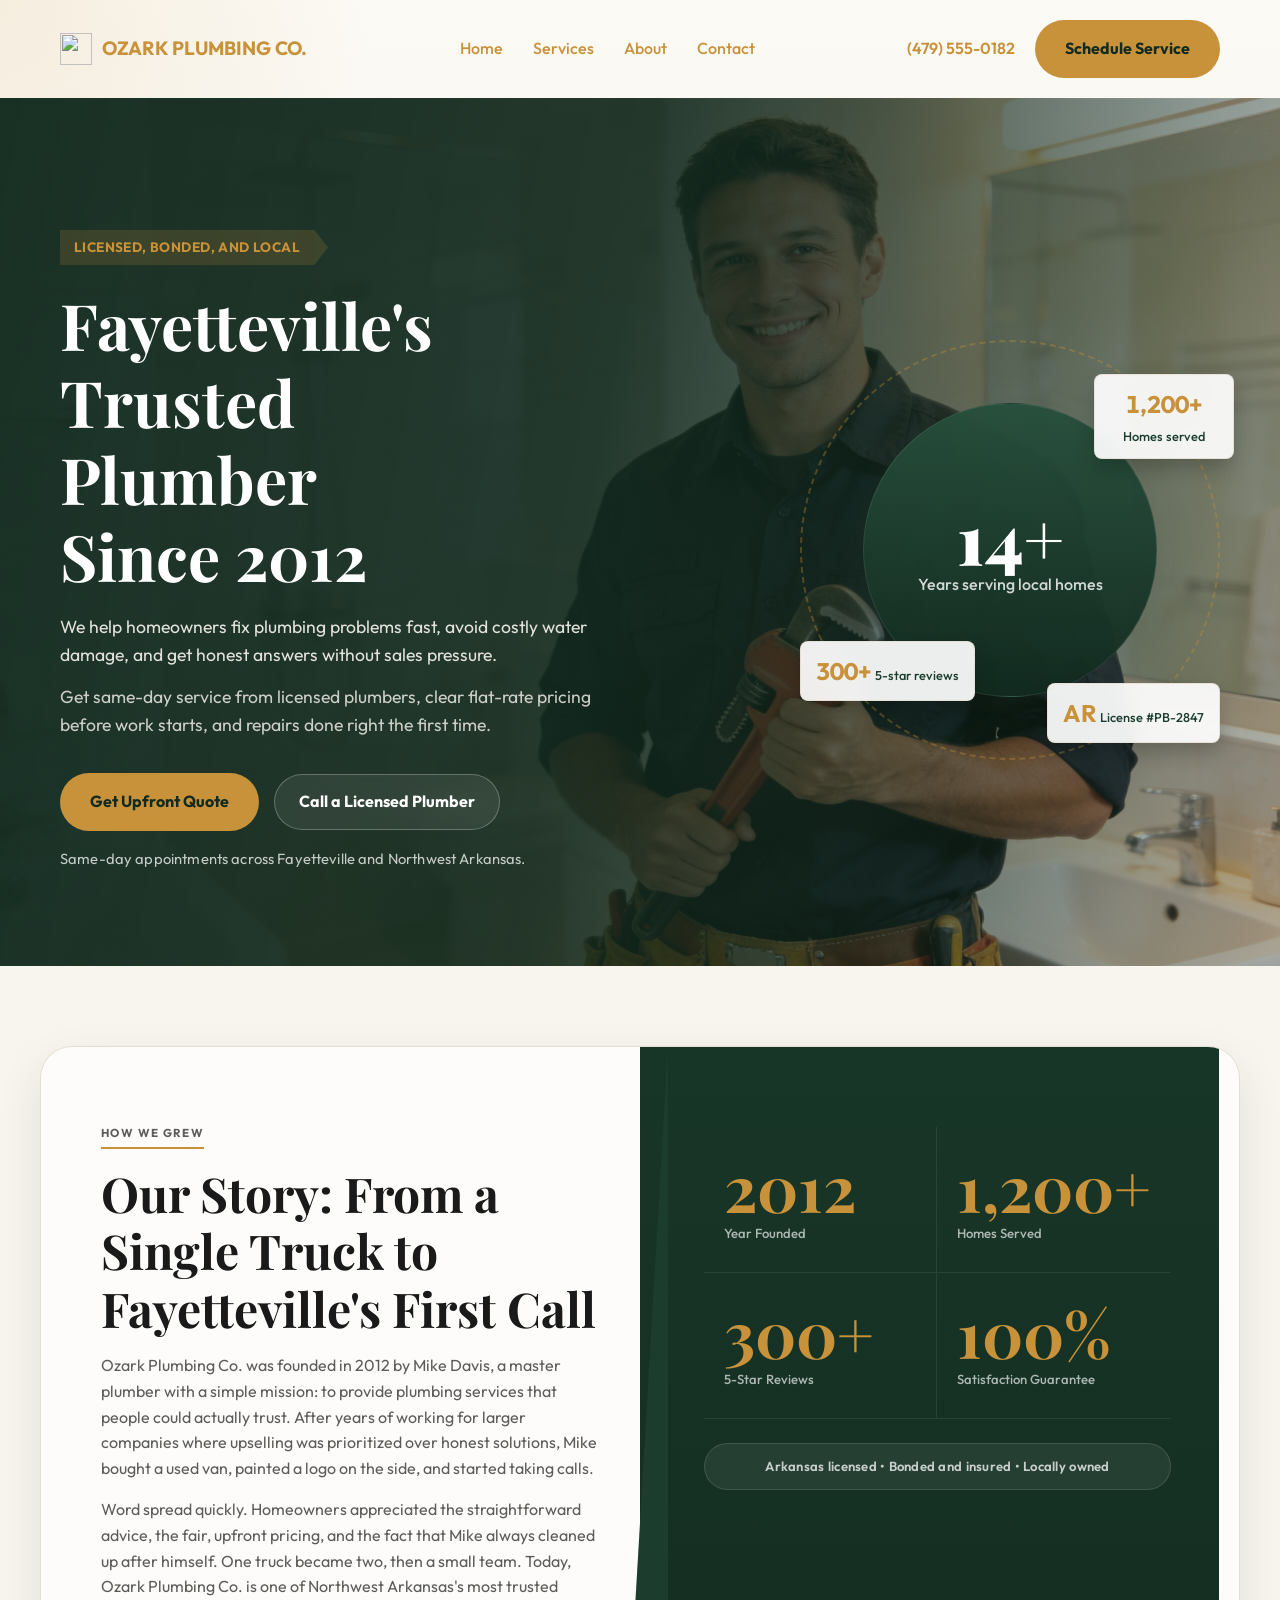
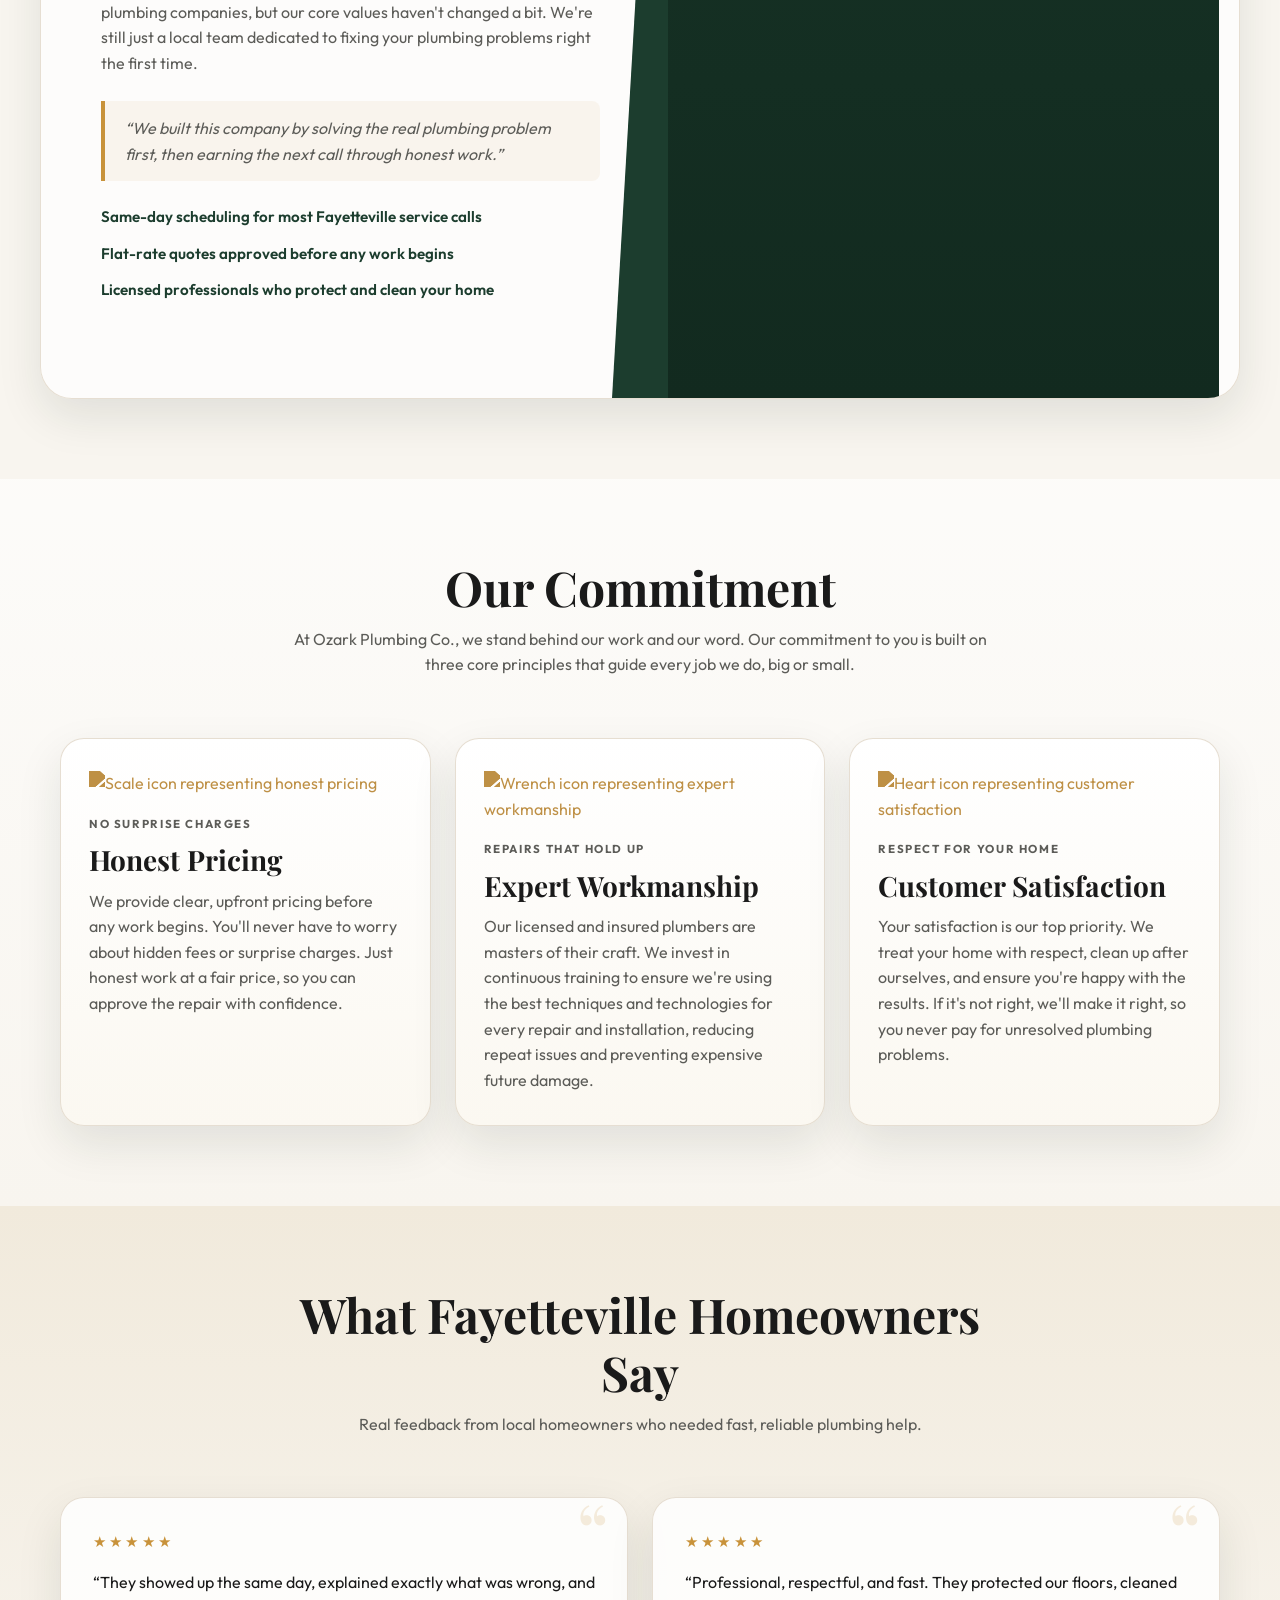
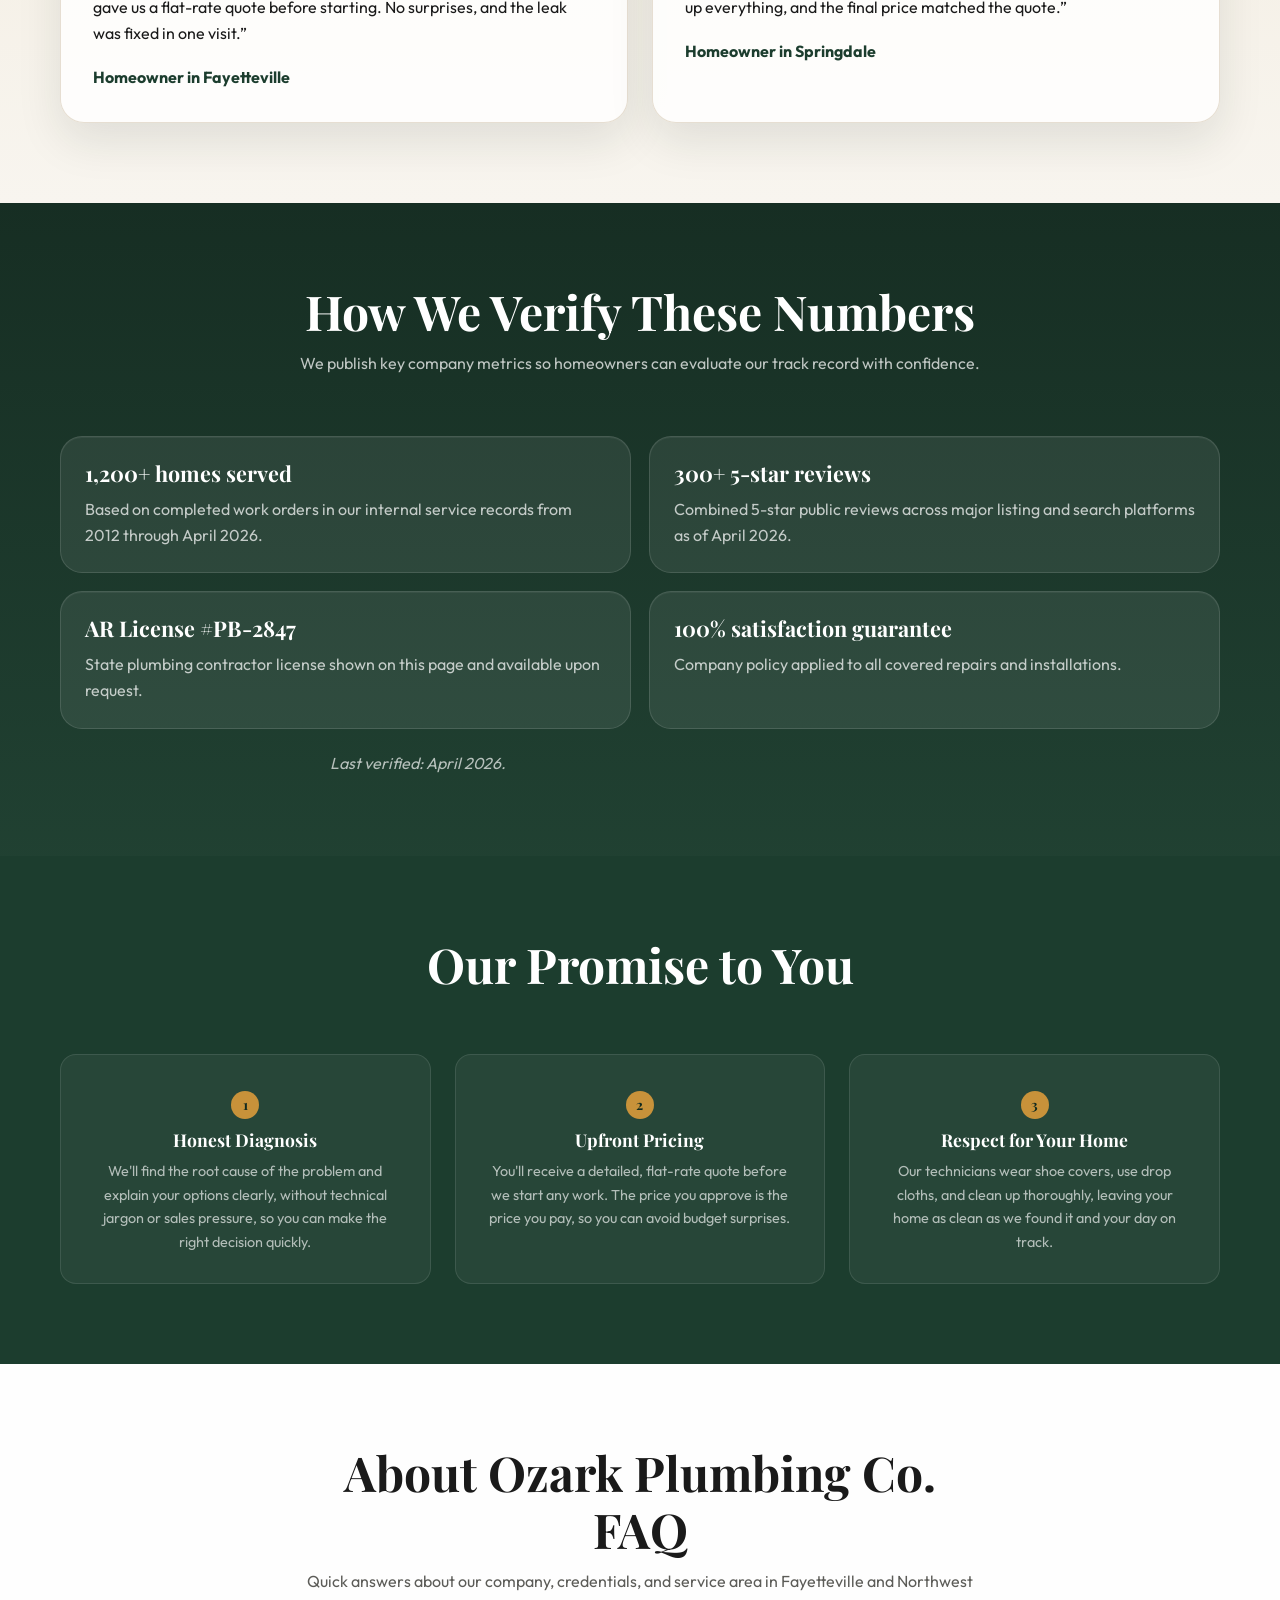
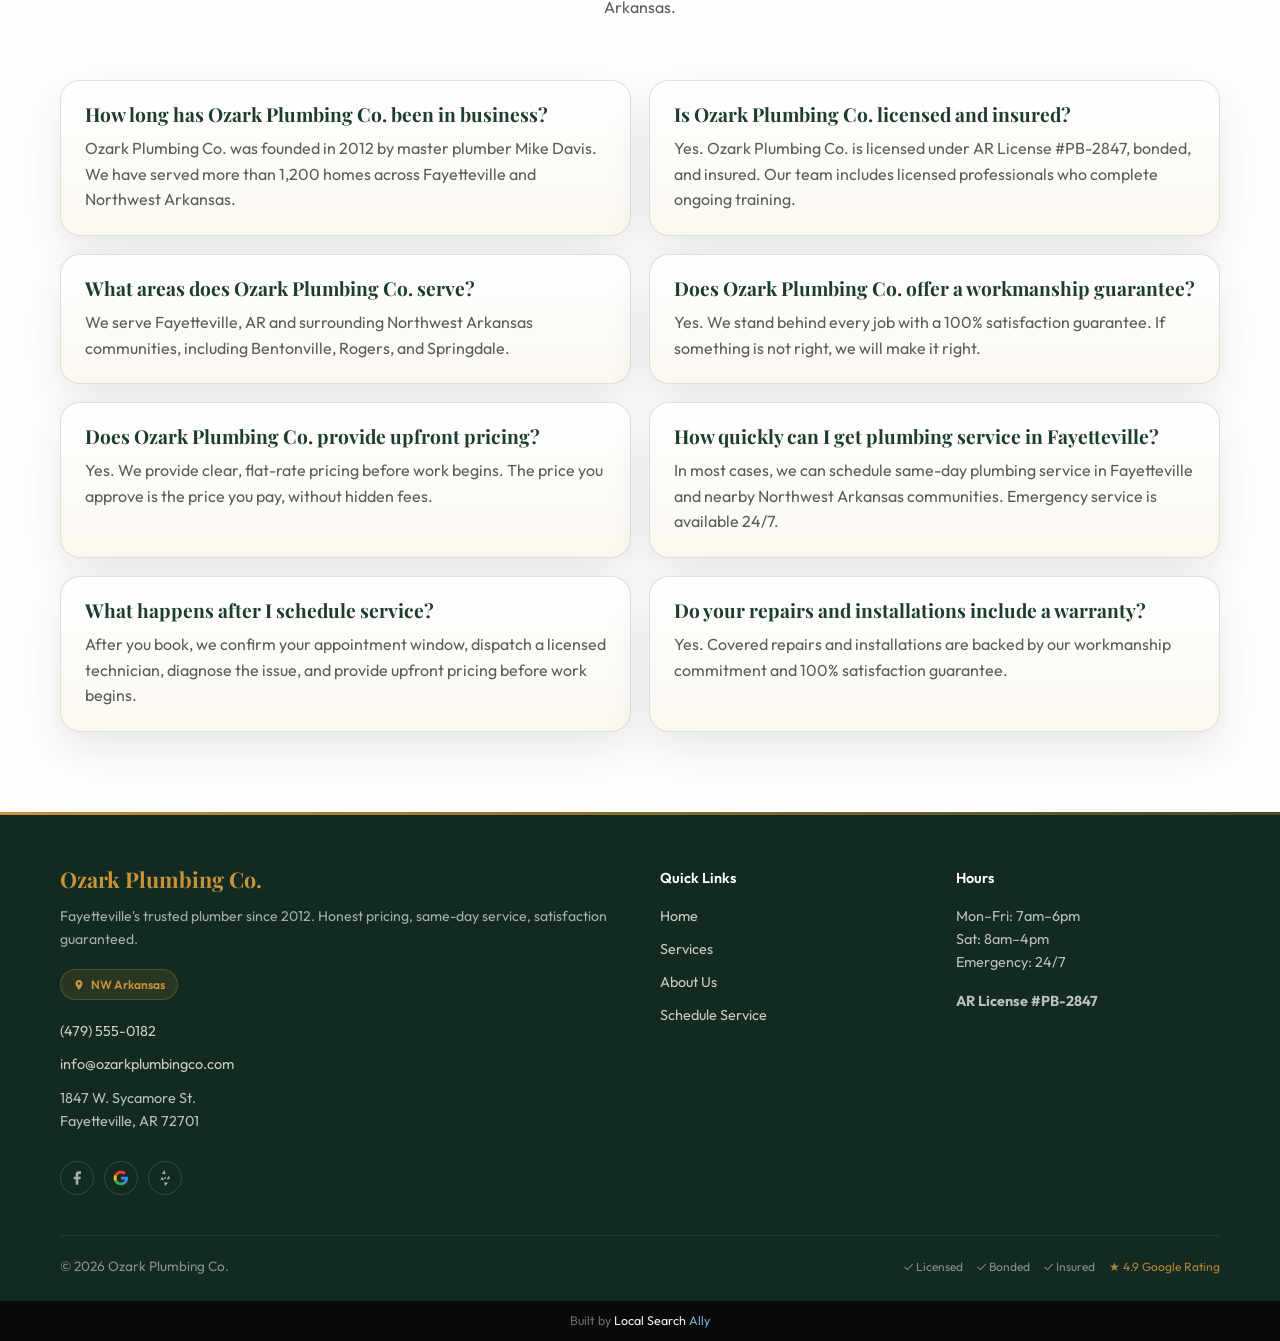
==== commit 06530b8b: "Refine about page design and shared chrome" ====
--- a/about.html
+++ b/about.html
@@ -190,6 +190,30 @@
                   "@type": "Answer",
                   "text": "Yes. We provide clear, flat-rate pricing before any work begins. You receive a detailed quote before we start, and the price you approve is the price you pay — no hidden fees or surprise charges."
                 }
+              },
+              {
+                "@type": "Question",
+                "name": "How quickly can I get plumbing service in Fayetteville?",
+                "acceptedAnswer": {
+                  "@type": "Answer",
+                  "text": "For most standard service calls, we offer same-day availability in Fayetteville and nearby Northwest Arkansas communities. Emergency plumbing support is available 24/7."
+                }
+              },
+              {
+                "@type": "Question",
+                "name": "What happens after I schedule service?",
+                "acceptedAnswer": {
+                  "@type": "Answer",
+                  "text": "After booking, our team confirms your appointment window, dispatches a licensed technician, and provides a clear diagnosis with upfront pricing before work begins."
+                }
+              },
+              {
+                "@type": "Question",
+                "name": "Do your repairs and installations include a warranty?",
+                "acceptedAnswer": {
+                  "@type": "Answer",
+                  "text": "Yes. Covered repairs and installations are backed by our workmanship commitment and 100% satisfaction guarantee. If there is an issue, we return and make it right."
+                }
               }
             ]
           }
@@ -197,7 +221,7 @@
       }
     </script>
   </head>
-  <body>
+  <body class="page-about">
     <!-- ============================== HEADER ============================== -->
     <header id="site-header">
       <div class="container header-container">
@@ -205,7 +229,9 @@
           <img
             src="https://unpkg.com/heroicons@2.1.3/24/outline/wrench-screwdriver.svg"
             class="logo__icon"
-            alt="Ozark Plumbing Co. logo"
+            alt=""
+            width="24"
+            height="24"
           />
           <span>OZARK PLUMBING CO.</span>
         </a>
@@ -242,27 +268,59 @@
     </nav>
 
     <main>
-      <section
-        class="section-hero"
-        style="padding-top: 40px; padding-bottom: 40px"
-      >
-        <div class="container">
-          <h1 class="hero__headline" style="text-align: center">
-            About Ozark Plumbing Co.
-          </h1>
-          <p
-            class="hero__subheadline"
-            style="text-align: center; max-width: 60ch; margin: 20px auto 0"
-          >
-            Your neighbors in Fayetteville, AR, committed to honest work and
-            fair prices since 2012.
-          </p>
+      <section class="section-hero section-hero--about">
+        <div class="container hero-container hero-container--about">
+          <div class="hero__content hero__content--about">
+            <p class="hero__eyebrow">Licensed, bonded, and local</p>
+            <h1 class="hero__headline">
+              Fayetteville's Trusted Plumber Since 2012
+            </h1>
+            <p class="hero__subheadline">
+              We help homeowners fix plumbing problems fast, avoid costly water
+              damage, and get honest answers without sales pressure.
+            </p>
+            <p class="hero__subheadline hero__subheadline--secondary">
+              Get same-day service from licensed plumbers, clear flat-rate
+              pricing before work starts, and repairs done right the first time.
+            </p>
+            <div class="hero__cta-group">
+              <a href="contact.html" class="btn btn--primary"
+                >Get Upfront Quote</a
+              >
+              <a href="tel:+14795550182" class="btn btn--secondary-light"
+                >Call a Licensed Plumber</a
+              >
+            </div>
+            <p class="hero__availability">
+              Same-day appointments across Fayetteville and Northwest Arkansas.
+            </p>
+          </div>
+          <div class="hero__credential-ring" aria-hidden="true">
+            <div class="credential-ring__outer"></div>
+            <div class="credential-ring__inner">
+              <span class="years">14+</span>
+              <span class="est">Years serving local homes</span>
+            </div>
+            <div class="credential-ring__stat stat--1">
+              <span class="stat-value">1,200+</span>
+              <span class="stat-label">Homes served</span>
+            </div>
+            <div class="credential-ring__stat stat--2">
+              <span class="stat-value">300+</span>
+              <span class="stat-label">5-star reviews</span>
+            </div>
+            <div class="credential-ring__stat stat--3">
+              <span class="stat-value">AR</span>
+              <span class="stat-label">License #PB-2847</span>
+            </div>
+          </div>
         </div>
       </section>
 
-      <section class="section reveal">
+      <section class="section section-about-story reveal">
         <div class="container guide-container">
           <div class="guide-content">
+            <p class="guide-eyebrow">How we grew</p>
             <h2>Our Story: From a Single Truck to Fayetteville's First Call</h2>
             <p>
               Ozark Plumbing Co. was founded in 2012 by Mike Davis, a master
@@ -281,6 +339,15 @@
               bit. We're still just a local team dedicated to fixing your
               plumbing problems right the first time.
             </p>
+            <p class="guide-pull-quote">
+              “We built this company by solving the real plumbing problem first,
+              then earning the next call through honest work.”
+            </p>
+            <ul class="guide-trust-list">
+              <li>Same-day scheduling for most Fayetteville service calls</li>
+              <li>Flat-rate quotes approved before any work begins</li>
+              <li>Licensed professionals who protect and clean your home</li>
+            </ul>
           </div>
           <div class="guide-stats">
             <div class="stat-block">
@@ -299,11 +366,14 @@
               <div class="stat-block__value">100%</div>
               <div class="stat-block__label">Satisfaction Guarantee</div>
             </div>
+            <div class="license-badge">
+              Arkansas licensed • Bonded and insured • Locally owned
+            </div>
           </div>
         </div>
       </section>
 
-      <section id="commitment" class="section reveal">
+      <section id="commitment" class="section section-about-commitment reveal">
         <div class="container section-header">
           <h2>Our Commitment</h2>
           <p>
@@ -320,11 +390,13 @@
                 class="commitment-icon"
                 alt="Scale icon representing honest pricing"
               />
+              <p class="commitment-item__eyebrow">No surprise charges</p>
               <h3>Honest Pricing</h3>
               <p>
                 We provide clear, upfront pricing before any work begins. You'll
                 never have to worry about hidden fees or surprise charges. Just
-                honest work at a fair price.
+                honest work at a fair price, so you can approve the repair with
+                confidence.
               </p>
             </div>
             <div class="commitment-item">
@@ -333,11 +405,13 @@
                 class="commitment-icon"
                 alt="Wrench icon representing expert workmanship"
               />
+              <p class="commitment-item__eyebrow">Repairs that hold up</p>
               <h3>Expert Workmanship</h3>
               <p>
                 Our licensed and insured plumbers are masters of their craft. We
                 invest in continuous training to ensure we're using the best
-                techniques and technologies for every repair and installation.
+                techniques and technologies for every repair and installation,
+                reducing repeat issues and preventing expensive future damage.
               </p>
             </div>
             <div class="commitment-item">
@@ -346,18 +420,57 @@
                 class="commitment-icon"
                 alt="Heart icon representing customer satisfaction"
               />
+              <p class="commitment-item__eyebrow">Respect for your home</p>
               <h3>Customer Satisfaction</h3>
               <p>
                 Your satisfaction is our top priority. We treat your home with
                 respect, clean up after ourselves, and ensure you're happy with
-                the results. If it's not right, we'll make it right.
+                the results. If it's not right, we'll make it right, so you
+                never pay for unresolved plumbing problems.
               </p>
             </div>
           </div>
         </div>
       </section>
 
-      <section class="section reveal" aria-labelledby="proof-heading">
+      <section
+        class="section section-about-testimonials reveal"
+        aria-labelledby="customer-proof-heading"
+      >
+        <div class="container section-header">
+          <h2 id="customer-proof-heading">What Fayetteville Homeowners Say</h2>
+          <p>
+            Real feedback from local homeowners who needed fast, reliable
+            plumbing help.
+          </p>
+        </div>
+        <div class="container">
+          <div class="about-testimonials-grid">
+            <article class="about-testimonial">
+              <p class="about-testimonial__rating" aria-hidden="true">★★★★★</p>
+              <p>
+                “They showed up the same day, explained exactly what was wrong,
+                and gave us a flat-rate quote before starting. No surprises, and
+                the leak was fixed in one visit.”
+              </p>
+              <p class="about-testimonial__author">Homeowner in Fayetteville</p>
+            </article>
+            <article class="about-testimonial">
+              <p class="about-testimonial__rating" aria-hidden="true">★★★★★</p>
+              <p>
+                “Professional, respectful, and fast. They protected our floors,
+                cleaned up everything, and the final price matched the quote.”
+              </p>
+              <p class="about-testimonial__author">Homeowner in Springdale</p>
+            </article>
+          </div>
+        </div>
+      </section>
+
+      <section
+        class="section section-about-proof reveal"
+        aria-labelledby="proof-heading"
+      >
         <div class="container section-header">
           <h2 id="proof-heading">How We Verify These Numbers</h2>
           <p>
@@ -366,31 +479,36 @@
           </p>
         </div>
         <div class="container">
-          <div class="guide-content" style="max-width: 80ch; margin: 0 auto">
-            <ul>
-              <li>
-                <strong>1,200+ homes served:</strong> Based on completed work
-                orders in our internal service records from 2012 through April
-                2026.
-              </li>
-              <li>
-                <strong>300+ 5-star reviews:</strong> Combined 5-star public
-                reviews across major listing and search platforms as of April
-                2026.
-              </li>
-              <li>
-                <strong>AR License #PB-2847:</strong> State plumbing contractor
-                license shown on this page and available upon request.
-              </li>
-              <li>
-                <strong>100% satisfaction guarantee:</strong> Company policy
-                applied to all covered repairs and installations.
-              </li>
-            </ul>
-            <p>
-              <em>Last verified: April 2026.</em>
-            </p>
-          </div>
+          <div class="proof-grid">
+            <article class="proof-card">
+              <h3>1,200+ homes served</h3>
+              <p>
+                Based on completed work orders in our internal service records
+                from 2012 through April 2026.
+              </p>
+            </article>
+            <article class="proof-card">
+              <h3>300+ 5-star reviews</h3>
+              <p>
+                Combined 5-star public reviews across major listing and search
+                platforms as of April 2026.
+              </p>
+            </article>
+            <article class="proof-card">
+              <h3>AR License #PB-2847</h3>
+              <p>
+                State plumbing contractor license shown on this page and
+                available upon request.
+              </p>
+            </article>
+            <article class="proof-card">
+              <h3>100% satisfaction guarantee</h3>
+              <p>
+                Company policy applied to all covered repairs and installations.
+              </p>
+            </article>
+          </div>
+          <p class="proof-note"><em>Last verified: April 2026.</em></p>
         </div>
       </section>
 
@@ -405,7 +523,8 @@
               <h3>Honest Diagnosis</h3>
               <p>
                 We'll find the root cause of the problem and explain your
-                options clearly, without technical jargon or sales pressure.
+                options clearly, without technical jargon or sales pressure, so
+                you can make the right decision quickly.
               </p>
             </div>
             <div class="plan-step">
@@ -413,7 +532,8 @@
               <h3>Upfront Pricing</h3>
               <p>
                 You'll receive a detailed, flat-rate quote before we start any
-                work. The price you approve is the price you pay. Period.
+                work. The price you approve is the price you pay, so you can
+                avoid budget surprises.
               </p>
             </div>
             <div class="plan-step">
@@ -421,14 +541,15 @@
               <h3>Respect for Your Home</h3>
               <p>
                 Our technicians wear shoe covers, use drop cloths, and clean up
-                thoroughly, leaving your home as clean as we found it.
+                thoroughly, leaving your home as clean as we found it and your
+                day on track.
               </p>
             </div>
           </div>
         </div>
       </section>
 
-      <section id="about-faq" class="section reveal">
+      <section id="about-faq" class="section section-about-faq reveal">
         <div class="container section-header">
           <h2>About Ozark Plumbing Co. FAQ</h2>
           <p>
@@ -437,38 +558,74 @@
           </p>
         </div>
         <div class="container">
-          <div class="guide-content" style="max-width: 80ch; margin: 0 auto">
-            <h3>How long has Ozark Plumbing Co. been in business?</h3>
-            <p>
-              Ozark Plumbing Co. was founded in 2012 by master plumber Mike
-              Davis. We have served more than 1,200 homes across Fayetteville
-              and Northwest Arkansas.
-            </p>
-
-            <h3>Is Ozark Plumbing Co. licensed and insured?</h3>
-            <p>
-              Yes. Ozark Plumbing Co. is licensed under AR License #PB-2847,
-              bonded, and insured. Our team includes licensed professionals who
-              complete ongoing training.
-            </p>
-
-            <h3>What areas does Ozark Plumbing Co. serve?</h3>
-            <p>
-              We serve Fayetteville, AR and surrounding Northwest Arkansas
-              communities, including Bentonville, Rogers, and Springdale.
-            </p>
-
-            <h3>Does Ozark Plumbing Co. offer a workmanship guarantee?</h3>
-            <p>
-              Yes. We stand behind every job with a 100% satisfaction guarantee.
-              If something is not right, we will make it right.
-            </p>
-
-            <h3>Does Ozark Plumbing Co. provide upfront pricing?</h3>
-            <p>
-              Yes. We provide clear, flat-rate pricing before work begins. The
-              price you approve is the price you pay, without hidden fees.
-            </p>
+          <div class="about-faq-grid">
+            <article class="about-faq-item">
+              <h3>How long has Ozark Plumbing Co. been in business?</h3>
+              <p>
+                Ozark Plumbing Co. was founded in 2012 by master plumber Mike
+                Davis. We have served more than 1,200 homes across Fayetteville
+                and Northwest Arkansas.
+              </p>
+            </article>
+
+            <article class="about-faq-item">
+              <h3>Is Ozark Plumbing Co. licensed and insured?</h3>
+              <p>
+                Yes. Ozark Plumbing Co. is licensed under AR License #PB-2847,
+                bonded, and insured. Our team includes licensed professionals
+                who complete ongoing training.
+              </p>
+            </article>
+
+            <article class="about-faq-item">
+              <h3>What areas does Ozark Plumbing Co. serve?</h3>
+              <p>
+                We serve Fayetteville, AR and surrounding Northwest Arkansas
+                communities, including Bentonville, Rogers, and Springdale.
+              </p>
+            </article>
+
+            <article class="about-faq-item">
+              <h3>Does Ozark Plumbing Co. offer a workmanship guarantee?</h3>
+              <p>
+                Yes. We stand behind every job with a 100% satisfaction
+                guarantee. If something is not right, we will make it right.
+              </p>
+            </article>
+
+            <article class="about-faq-item">
+              <h3>Does Ozark Plumbing Co. provide upfront pricing?</h3>
+              <p>
+                Yes. We provide clear, flat-rate pricing before work begins. The
+                price you approve is the price you pay, without hidden fees.
+              </p>
+            </article>
+
+            <article class="about-faq-item">
+              <h3>How quickly can I get plumbing service in Fayetteville?</h3>
+              <p>
+                In most cases, we can schedule same-day plumbing service in
+                Fayetteville and nearby Northwest Arkansas communities.
+                Emergency service is available 24/7.
+              </p>
+            </article>
+
+            <article class="about-faq-item">
+              <h3>What happens after I schedule service?</h3>
+              <p>
+                After you book, we confirm your appointment window, dispatch a
+                licensed technician, diagnose the issue, and provide upfront
+                pricing before work begins.
+              </p>
+            </article>
+
+            <article class="about-faq-item">
+              <h3>Do your repairs and installations include a warranty?</h3>
+              <p>
+                Yes. Covered repairs and installations are backed by our
+                workmanship commitment and 100% satisfaction guarantee.
+              </p>
+            </article>
           </div>
         </div>
       </section>
@@ -476,18 +633,31 @@
 
     <!-- ============================== FOOTER ============================== -->
     <footer class="site-footer">
+      <div class="footer-amber-bar"></div>
       <div class="container">
         <div class="footer-grid">
-          <div class="footer-col">
-            <h4>Ozark Plumbing Co.</h4>
-            <p>
-              Fayetteville's Trusted Plumber Since 2012. Honest pricing,
-              same-day service, and a satisfaction guarantee.
+          <div class="footer-col-group">
+            <div class="footer-wordmark">Ozark Plumbing Co.</div>
+            <p class="footer-tagline">
+              Fayetteville's trusted plumber since 2012. Honest pricing,
+              same-day service, satisfaction guaranteed.
             </p>
-          </div>
-          <div class="footer-col">
-            <h4>Contact</h4>
-            <ul>
+            <div class="footer-service-chip">
+              <svg
+                xmlns="http://www.w3.org/2000/svg"
+                width="12"
+                height="12"
+                viewBox="0 0 24 24"
+                fill="currentColor"
+                aria-hidden="true"
+              >
+                <path
+                  d="M12 2C8.13 2 5 5.13 5 9c0 5.25 7 13 7 13s7-7.75 7-13c0-3.87-3.13-7-7-7zm0 9.5c-1.38 0-2.5-1.12-2.5-2.5s1.12-2.5 2.5-2.5 2.5 1.12 2.5 2.5-1.12 2.5-2.5 2.5z"
+                />
+              </svg>
+              NW Arkansas
+            </div>
+            <ul class="footer-contact-list">
               <li><a href="tel:+14795550182">(479) 555-0182</a></li>
               <li>
                 <a href="mailto:info@ozarkplumbingco.com"
@@ -496,27 +666,106 @@
               </li>
               <li>1847 W. Sycamore St.<br />Fayetteville, AR 72701</li>
             </ul>
-          </div>
-          <div class="footer-col">
-            <h4>Quick Links</h4>
-            <ul>
-              <li><a href="index.html">Home</a></li>
-              <li><a href="services.html">Services</a></li>
-              <li><a href="about.html">About Us</a></li>
-              <li><a href="contact.html">Schedule Service</a></li>
-            </ul>
-          </div>
-          <div class="footer-col">
-            <h4>Hours</h4>
-            <p>Mon–Fri: 7am–6pm<br />Sat: 8am–4pm<br />Emergency: 24/7</p>
-            <p><strong>AR License #PB-2847</strong></p>
+            <div class="footer-social">
+              <a href="#" class="footer-social__link" aria-label="Facebook">
+                <svg
+                  xmlns="http://www.w3.org/2000/svg"
+                  width="16"
+                  height="16"
+                  viewBox="0 0 24 24"
+                  fill="currentColor"
+                  aria-hidden="true"
+                >
+                  <path
+                    d="M18 2h-3a5 5 0 0 0-5 5v3H7v4h3v8h4v-8h3l1-4h-4V7a1 1 0 0 1 1-1h3z"
+                  />
+                </svg>
+              </a>
+              <a href="#" class="footer-social__link" aria-label="Google">
+                <svg
+                  xmlns="http://www.w3.org/2000/svg"
+                  width="16"
+                  height="16"
+                  viewBox="0 0 24 24"
+                  fill="currentColor"
+                  aria-hidden="true"
+                >
+                  <path
+                    d="M22.56 12.25c0-.78-.07-1.53-.2-2.25H12v4.26h5.92c-.26 1.37-1.04 2.53-2.21 3.31v2.77h3.57c2.08-1.92 3.28-4.74 3.28-8.09z"
+                    fill="#4285F4"
+                  />
+                  <path
+                    d="M12 23c2.97 0 5.46-.98 7.28-2.66l-3.57-2.77c-.98.66-2.23 1.06-3.71 1.06-2.86 0-5.29-1.93-6.16-4.53H2.18v2.84C3.99 20.53 7.7 23 12 23z"
+                    fill="#34A853"
+                  />
+                  <path
+                    d="M5.84 14.09c-.22-.66-.35-1.36-.35-2.09s.13-1.43.35-2.09V7.07H2.18C1.43 8.55 1 10.22 1 12s.43 3.45 1.18 4.93l2.85-2.22.81-.62z"
+                    fill="#FBBC05"
+                  />
+                  <path
+                    d="M12 5.38c1.62 0 3.06.56 4.21 1.64l3.15-3.15C17.45 2.09 14.97 1 12 1 7.7 1 3.99 3.47 2.18 7.07l3.66 2.84c.87-2.6 3.3-4.53 6.16-4.53z"
+                    fill="#EA4335"
+                  />
+                </svg>
+              </a>
+              <a href="#" class="footer-social__link" aria-label="Yelp">
+                <svg
+                  xmlns="http://www.w3.org/2000/svg"
+                  width="16"
+                  height="16"
+                  viewBox="0 0 24 24"
+                  fill="currentColor"
+                  aria-hidden="true"
+                >
+                  <path
+                    d="M20.16 12.73l-4.46 1.44c-.51.16-.96-.41-.68-.87l2.26-3.86c.28-.47.93-.34 1.04.19l.98 4.34c.04.17-.04.35-.2.42l.06-.66zm-8.97 5.94l.42 4.56c.05.53.67.75 1.02.35l3.24-3.6c.34-.38.13-.97-.39-1.06l-4.03-.68c-.17-.03-.33.07-.38.24l.12.19zm-6.2-4.73l4.46 1.44c.51.17.99-.38.71-.85L7.9 10.67c-.28-.47-.93-.34-1.04.19l-.98 4.34c-.04.17.04.35.2.42l.01-.68zM12 13.41c-.78 0-1.41-.63-1.41-1.41s.63-1.41 1.41-1.41 1.41.63 1.41 1.41-.63 1.41-1.41 1.41zm.41-9.37l-.42-2.56C11.93.95 11.28.73 10.93 1.13L7.69 4.73c-.34.38-.13.95.39 1.04l4.03.68c.17.03.33-.07.38-.24l-.08-.17z"
+                  />
+                </svg>
+              </a>
+            </div>
+          </div>
+          <div class="footer-col-group footer-col-group--right">
+            <div>
+              <h4>Quick Links</h4>
+              <ul>
+                <li><a href="index.html">Home</a></li>
+                <li><a href="services.html">Services</a></li>
+                <li><a href="about.html">About Us</a></li>
+                <li><a href="contact.html">Schedule Service</a></li>
+              </ul>
+            </div>
+            <div>
+              <h4>Hours</h4>
+              <p>Mon–Fri: 7am–6pm<br />Sat: 8am–4pm<br />Emergency: 24/7</p>
+              <p><strong>AR License #PB-2847</strong></p>
+            </div>
           </div>
         </div>
         <div class="footer-bottom">
-          <p>&copy; 2026 Ozark Plumbing Co. | Licensed, Bonded & Insured</p>
+          <p class="footer-bottom__copy">&copy; 2026 Ozark Plumbing Co.</p>
+          <div class="footer-trust-badges">
+            <span>&#10003; Licensed</span>
+            <span>&#10003; Bonded</span>
+            <span>&#10003; Insured</span>
+            <span class="footer-trust-star">&#9733; 4.9 Google Rating</span>
+          </div>
         </div>
       </div>
     </footer>
+
+    <!-- ============================== BUILT BY ============================== -->
+    <div class="built-by-bar">
+      <span
+        >Built by
+        <a
+          href="https://localsearchally.com"
+          target="_blank"
+          rel="noopener noreferrer"
+          ><span class="built-by__local">Local Search</span>
+          <span class="built-by__ally">Ally</span></a
+        ></span
+      >
+    </div>
 
     <script src="js/main.js"></script>
   </body>
--- a/css/styles.css
+++ b/css/styles.css
@@ -4,6 +4,8 @@
 :root {
   --bg: #f8f5ef;
   --bg-alt: #ffffff;
+  --surface-warm: #fcfaf5;
+  --surface-strong: #efe5d2;
   --primary: #1c3d2e;
   --primary-light: #274f3c;
   --primary-dark: #122a1f;
@@ -15,6 +17,10 @@
   --border: #e5ddd0;
   --font-display: "Playfair Display", serif;
   --font-body: "Outfit", sans-serif;
+  --shadow-soft: 0 18px 45px rgba(18, 42, 31, 0.1);
+  --shadow-card: 0 22px 44px rgba(18, 42, 31, 0.14);
+  --radius-lg: 28px;
+  --radius-md: 20px;
 }
 
 /* ==============================
@@ -2760,6 +2766,491 @@
   box-shadow: 0 0 0 3px rgba(5, 122, 255, 0.2);
 }
 
+/* ==============================
+   ABOUT PAGE OVERRIDES
+   ============================== */
+.page-about {
+  background-image:
+    radial-gradient(
+      circle at 0% 0%,
+      rgba(200, 146, 58, 0.12) 0%,
+      transparent 24%
+    ),
+    linear-gradient(180deg, #fcfaf5 0%, #f8f5ef 34%, #f2ebdf 100%);
+  background-attachment: fixed;
+}
+
+.page-about a:focus-visible,
+.page-about button:focus-visible {
+  outline: 3px solid rgba(200, 146, 58, 0.45);
+  outline-offset: 4px;
+}
+
+.page-about .section-hero--about {
+  padding: 132px 0 96px;
+  min-height: auto;
+  background-image:
+    linear-gradient(
+      100deg,
+      rgba(18, 42, 31, 0.96) 0%,
+      rgba(18, 42, 31, 0.9) 46%,
+      rgba(18, 42, 31, 0.62) 72%,
+      rgba(18, 42, 31, 0.3) 100%
+    ),
+    radial-gradient(
+      circle at 82% 22%,
+      rgba(200, 146, 58, 0.22),
+      transparent 18%
+    ),
+    url("../images/hero.jpg");
+  background-position: center right;
+}
+
+.page-about .hero-container--about {
+  display: grid;
+  grid-template-columns: minmax(0, 1.05fr) minmax(320px, 0.95fr);
+  gap: 48px;
+  align-items: center;
+}
+
+.page-about .hero__content--about {
+  max-width: 640px;
+}
+
+.page-about .hero__headline {
+  max-width: 9ch;
+  margin-bottom: 18px;
+}
+
+.page-about .hero__subheadline {
+  max-width: 52ch;
+  margin-bottom: 0;
+}
+
+.page-about .hero__subheadline--secondary {
+  opacity: 0.8;
+}
+
+.page-about .hero__subheadline + .hero__subheadline {
+  margin-top: 14px;
+}
+
+.page-about .hero__cta-group {
+  margin-top: 34px;
+}
+
+.page-about .btn--secondary-light {
+  display: inline-flex;
+  align-items: center;
+  justify-content: center;
+  min-height: 52px;
+  padding: 14px 24px;
+  border-radius: 999px;
+  border: 1px solid rgba(255, 255, 255, 0.26);
+  background: rgba(255, 255, 255, 0.08);
+  color: var(--bg-alt);
+  font-weight: 700;
+  backdrop-filter: blur(8px);
+  transition:
+    background-color 0.3s ease,
+    border-color 0.3s ease,
+    transform 0.3s ease;
+}
+
+.page-about .btn--secondary-light:hover {
+  background: rgba(255, 255, 255, 0.16);
+  border-color: rgba(255, 255, 255, 0.4);
+  color: var(--bg-alt);
+  transform: translateY(-2px);
+}
+
+.page-about .hero__availability {
+  margin-top: 16px;
+  font-size: 0.92rem;
+  letter-spacing: 0.01em;
+}
+
+.page-about .hero__credential-ring {
+  display: block;
+  position: relative;
+  width: min(420px, 100%);
+  height: 420px;
+  justify-self: end;
+}
+
+.page-about .credential-ring__outer {
+  border: 2px dashed rgba(200, 146, 58, 0.34);
+  background: radial-gradient(
+    circle at center,
+    rgba(255, 255, 255, 0.08),
+    transparent 60%
+  );
+}
+
+.page-about .credential-ring__inner {
+  background: linear-gradient(
+    180deg,
+    rgba(39, 79, 60, 0.96),
+    rgba(18, 42, 31, 0.96)
+  );
+  border: 1px solid rgba(255, 255, 255, 0.08);
+  box-shadow: var(--shadow-soft);
+}
+
+.page-about .credential-ring__inner .years {
+  font-size: 4.4rem;
+}
+
+.page-about .credential-ring__stat {
+  min-width: 140px;
+  border: 1px solid rgba(229, 221, 208, 0.8);
+  background: rgba(255, 255, 255, 0.92);
+  backdrop-filter: blur(10px);
+}
+
+.page-about .credential-ring__stat .stat-value,
+.page-about .stat-block__value {
+  font-variant-numeric: tabular-nums;
+}
+
+.page-about .stat--1 {
+  top: 8%;
+  left: 70%;
+  transform: none;
+}
+
+.page-about .stat--2 {
+  left: 0;
+  bottom: 14%;
+}
+
+.page-about .stat--3 {
+  right: 0;
+  bottom: 4%;
+}
+
+.page-about .section-about-story .guide-container {
+  background: rgba(255, 255, 255, 0.72);
+  border: 1px solid rgba(229, 221, 208, 0.95);
+  border-radius: calc(var(--radius-lg) + 4px);
+  overflow: hidden;
+  box-shadow: var(--shadow-soft);
+}
+
+.page-about .section-about-story .guide-content {
+  padding: 72px 40px;
+}
+
+.page-about .section-about-story .guide-stats {
+  background: linear-gradient(180deg, #183628 0%, #122a1f 100%);
+}
+
+.page-about .section-about-story .stat-block {
+  padding: 28px 20px;
+  transition:
+    transform 0.25s ease,
+    background-color 0.25s ease;
+}
+
+.page-about .section-about-story .stat-block:hover {
+  transform: translateY(-4px);
+  background: rgba(255, 255, 255, 0.05);
+}
+
+.page-about .section-about-story .stat-block__value {
+  font-size: clamp(3rem, 6vw, 4rem);
+}
+
+.page-about .section-about-story .license-badge {
+  margin-top: 24px;
+  border-radius: 999px;
+  letter-spacing: 0.02em;
+}
+
+.page-about .section-about-commitment {
+  background: linear-gradient(
+    180deg,
+    rgba(255, 255, 255, 0.65),
+    rgba(248, 245, 239, 0.35)
+  );
+}
+
+.page-about .commitment-grid {
+  gap: 24px;
+}
+
+.page-about .commitment-item {
+  background: linear-gradient(180deg, #ffffff 0%, #fbf8f1 100%);
+  border: 1px solid rgba(229, 221, 208, 0.95);
+  box-shadow: var(--shadow-soft);
+  border-radius: 24px;
+  padding: 32px 28px;
+  text-align: left;
+  transition:
+    transform 0.25s ease,
+    box-shadow 0.25s ease;
+}
+
+.page-about .commitment-item:hover {
+  transform: translateY(-6px);
+  box-shadow: var(--shadow-card);
+}
+
+.page-about .commitment-item__eyebrow {
+  margin-bottom: 10px;
+  font-size: 0.72rem;
+  font-weight: 700;
+  letter-spacing: 0.14em;
+  text-transform: uppercase;
+  color: var(--accent);
+}
+
+.page-about .commitment-item h3 {
+  margin-bottom: 12px;
+}
+
+.page-about .commitment-item p {
+  max-width: none;
+  color: var(--text-muted);
+}
+
+.page-about .commitment-icon {
+  width: 56px;
+  height: 56px;
+  margin-bottom: 18px;
+  filter: brightness(0) saturate(100%) invert(63%) sepia(33%) saturate(718%)
+    hue-rotate(358deg) brightness(88%) contrast(86%);
+}
+
+.page-about .section-about-testimonials {
+  background: linear-gradient(180deg, #f1eadc 0%, #f8f5ef 100%);
+}
+
+.page-about .about-testimonials-grid {
+  display: grid;
+  grid-template-columns: 1fr;
+  gap: 24px;
+}
+
+.page-about .about-testimonial {
+  position: relative;
+  background: rgba(255, 255, 255, 0.82);
+  border: 1px solid rgba(229, 221, 208, 0.95);
+  border-radius: 24px;
+  padding: 32px;
+  box-shadow: var(--shadow-soft);
+}
+
+.page-about .about-testimonial::before {
+  content: "\201C";
+  position: absolute;
+  top: -8px;
+  right: 18px;
+  font-family: var(--font-display);
+  font-size: 5rem;
+  color: rgba(200, 146, 58, 0.16);
+  line-height: 1;
+}
+
+.page-about .about-testimonial__rating {
+  margin-bottom: 16px;
+  color: var(--accent);
+  letter-spacing: 0.22em;
+  font-size: 0.92rem;
+}
+
+.page-about .about-testimonial__author {
+  margin-top: 18px;
+  margin-bottom: 0;
+  font-weight: 700;
+  color: var(--primary);
+}
+
+.page-about .section-about-proof {
+  background: linear-gradient(
+    180deg,
+    rgba(18, 42, 31, 0.98) 0%,
+    rgba(28, 61, 46, 0.98) 100%
+  );
+  color: var(--text-inverted);
+}
+
+.page-about .section-about-proof .section-header h2 {
+  color: var(--bg-alt);
+}
+
+.page-about .section-about-proof .section-header p {
+  color: rgba(255, 255, 255, 0.72);
+}
+
+.page-about .proof-grid {
+  display: grid;
+  grid-template-columns: 1fr;
+  gap: 18px;
+}
+
+.page-about .proof-card {
+  background: rgba(255, 255, 255, 0.08);
+  border: 1px solid rgba(255, 255, 255, 0.12);
+  border-radius: 22px;
+  padding: 24px;
+  box-shadow: inset 0 1px 0 rgba(255, 255, 255, 0.05);
+}
+
+.page-about .proof-card h3 {
+  margin-bottom: 10px;
+  font-size: 1.35rem;
+  color: var(--bg-alt);
+}
+
+.page-about .proof-card p {
+  max-width: none;
+  color: rgba(255, 255, 255, 0.72);
+}
+
+.page-about .proof-note {
+  margin-top: 22px;
+  text-align: center;
+  color: rgba(255, 255, 255, 0.68);
+}
+
+.page-about .section-about-faq {
+  background: rgba(255, 255, 255, 0.92);
+}
+
+.page-about .about-faq-grid {
+  display: grid;
+  grid-template-columns: 1fr;
+  gap: 18px;
+}
+
+.page-about .about-faq-item {
+  background: linear-gradient(180deg, #ffffff 0%, #fbf8f1 100%);
+  border: 1px solid rgba(229, 221, 208, 0.95);
+  border-radius: var(--radius-md);
+  padding: 22px 24px;
+  box-shadow: var(--shadow-soft);
+}
+
+.page-about .about-faq-item h3 {
+  margin-bottom: 10px;
+  color: var(--primary);
+  font-size: 1.2rem;
+}
+
+.page-about .about-faq-item p {
+  max-width: none;
+  color: var(--text-muted);
+}
+
+@media (min-width: 768px) {
+  .page-about .about-testimonials-grid,
+  .page-about .proof-grid,
+  .page-about .about-faq-grid {
+    grid-template-columns: repeat(2, 1fr);
+  }
+}
+
+@media (max-width: 1023px) {
+  .page-about .hero-container--about {
+    grid-template-columns: 1fr;
+    text-align: center;
+  }
+
+  .page-about .hero__content--about {
+    max-width: none;
+    margin: 0 auto;
+  }
+
+  .page-about .hero__headline,
+  .page-about .hero__subheadline,
+  .page-about .hero__availability {
+    margin-left: auto;
+    margin-right: auto;
+  }
+
+  .page-about .hero__cta-group {
+    justify-content: center;
+  }
+
+  .page-about .hero__credential-ring {
+    justify-self: center;
+    margin-top: 10px;
+  }
+}
+
+@media (max-width: 767px) {
+  .page-about .section-hero--about {
+    padding: 120px 0 72px;
+    background-position: 62% center;
+  }
+
+  .page-about .hero__cta-group {
+    flex-direction: column;
+    align-items: stretch;
+  }
+
+  .page-about .hero__cta-group .btn,
+  .page-about .btn--secondary-light {
+    width: 100%;
+  }
+
+  .page-about .hero__credential-ring {
+    width: min(320px, 100%);
+    height: 320px;
+  }
+
+  .page-about .credential-ring__inner .years {
+    font-size: 3.2rem;
+  }
+
+  .page-about .credential-ring__stat {
+    min-width: 112px;
+    padding: 10px 12px;
+  }
+
+  .page-about .stat--1 {
+    left: 62%;
+    top: 4%;
+  }
+
+  .page-about .stat--2 {
+    left: 0;
+    bottom: 10%;
+  }
+
+  .page-about .stat--3 {
+    right: 0;
+    bottom: 2%;
+  }
+
+  .page-about .section-about-story .guide-content,
+  .page-about .section-about-story .guide-stats {
+    padding: 48px 28px;
+  }
+
+  .page-about .commitment-item,
+  .page-about .about-testimonial,
+  .page-about .proof-card,
+  .page-about .about-faq-item {
+    padding: 24px 22px;
+  }
+}
+
+@media (max-width: 480px) {
+  .page-about .hero__credential-ring {
+    display: none;
+  }
+
+  .page-about .section-hero--about {
+    padding: 112px 0 60px;
+  }
+
+  .page-about .hero__headline {
+    max-width: 10ch;
+  }
+}
+
 #map {
   width: 100%;
   height: 450px;
